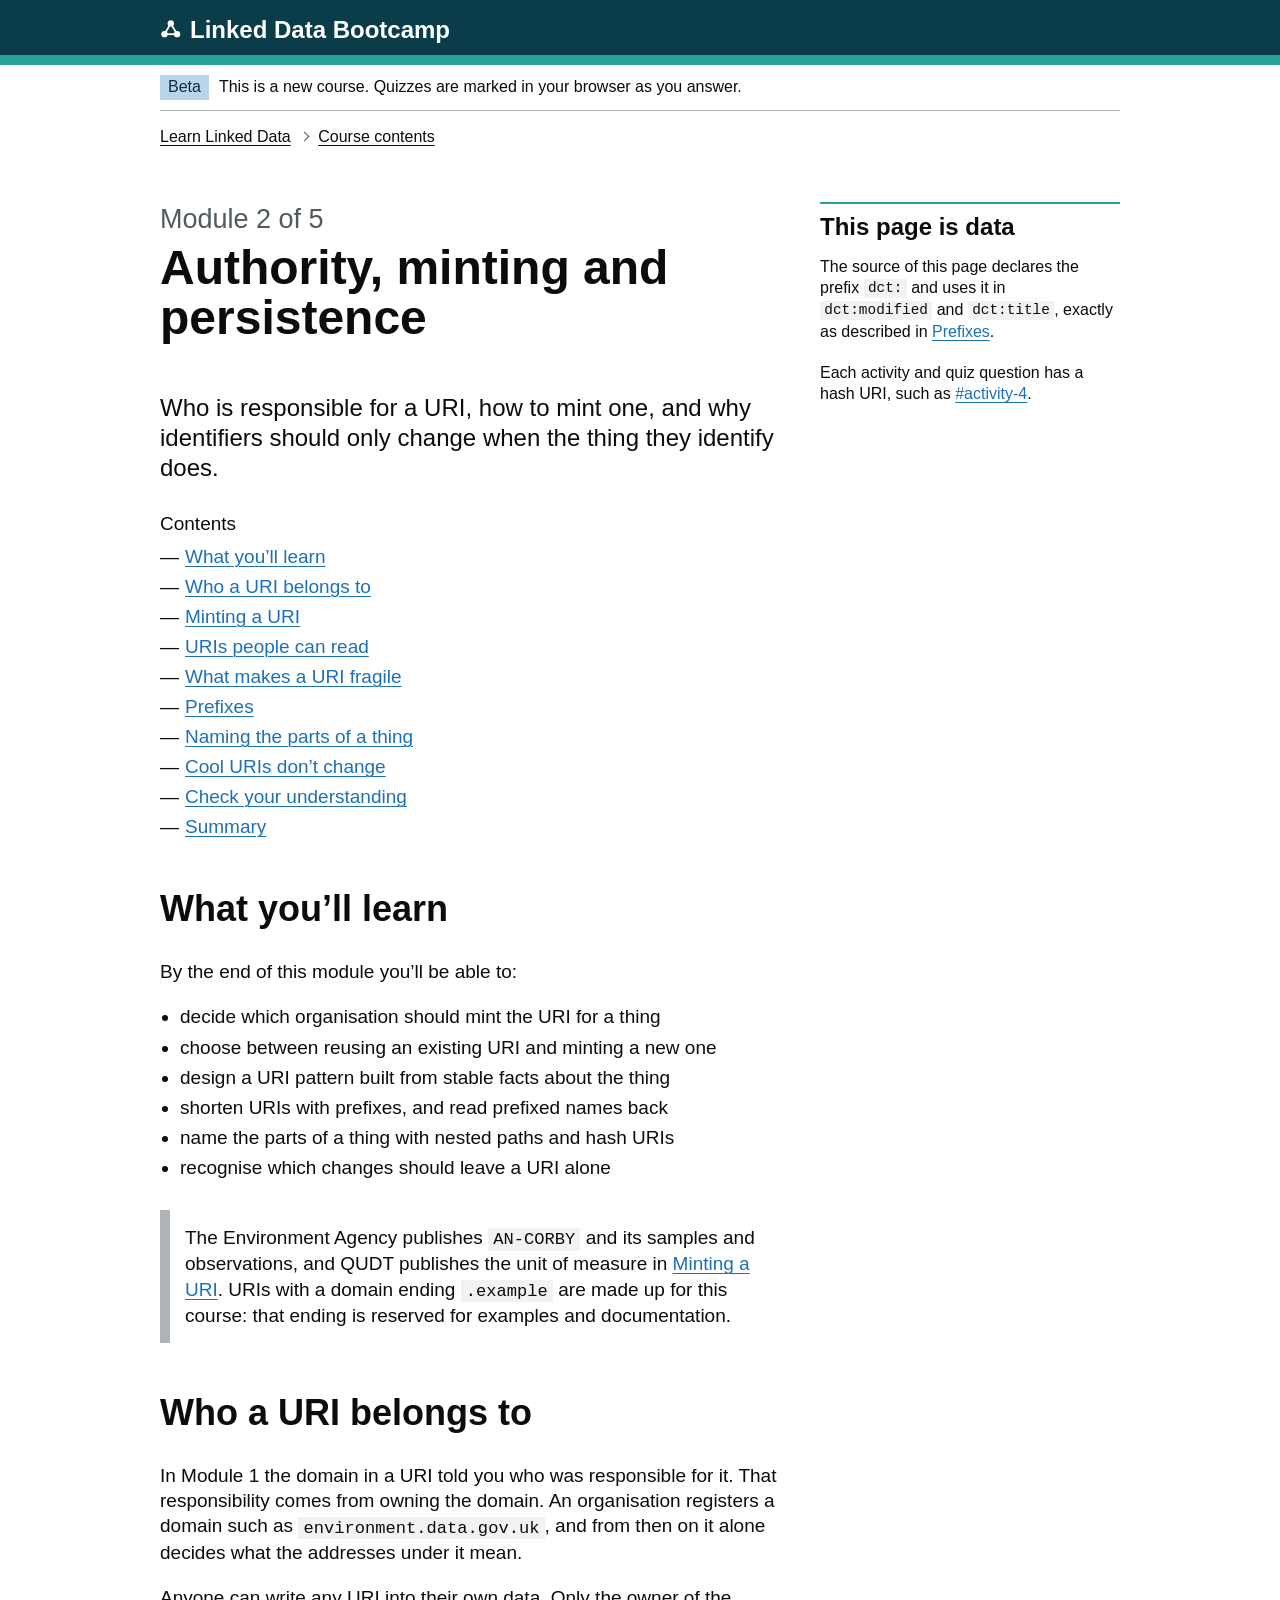
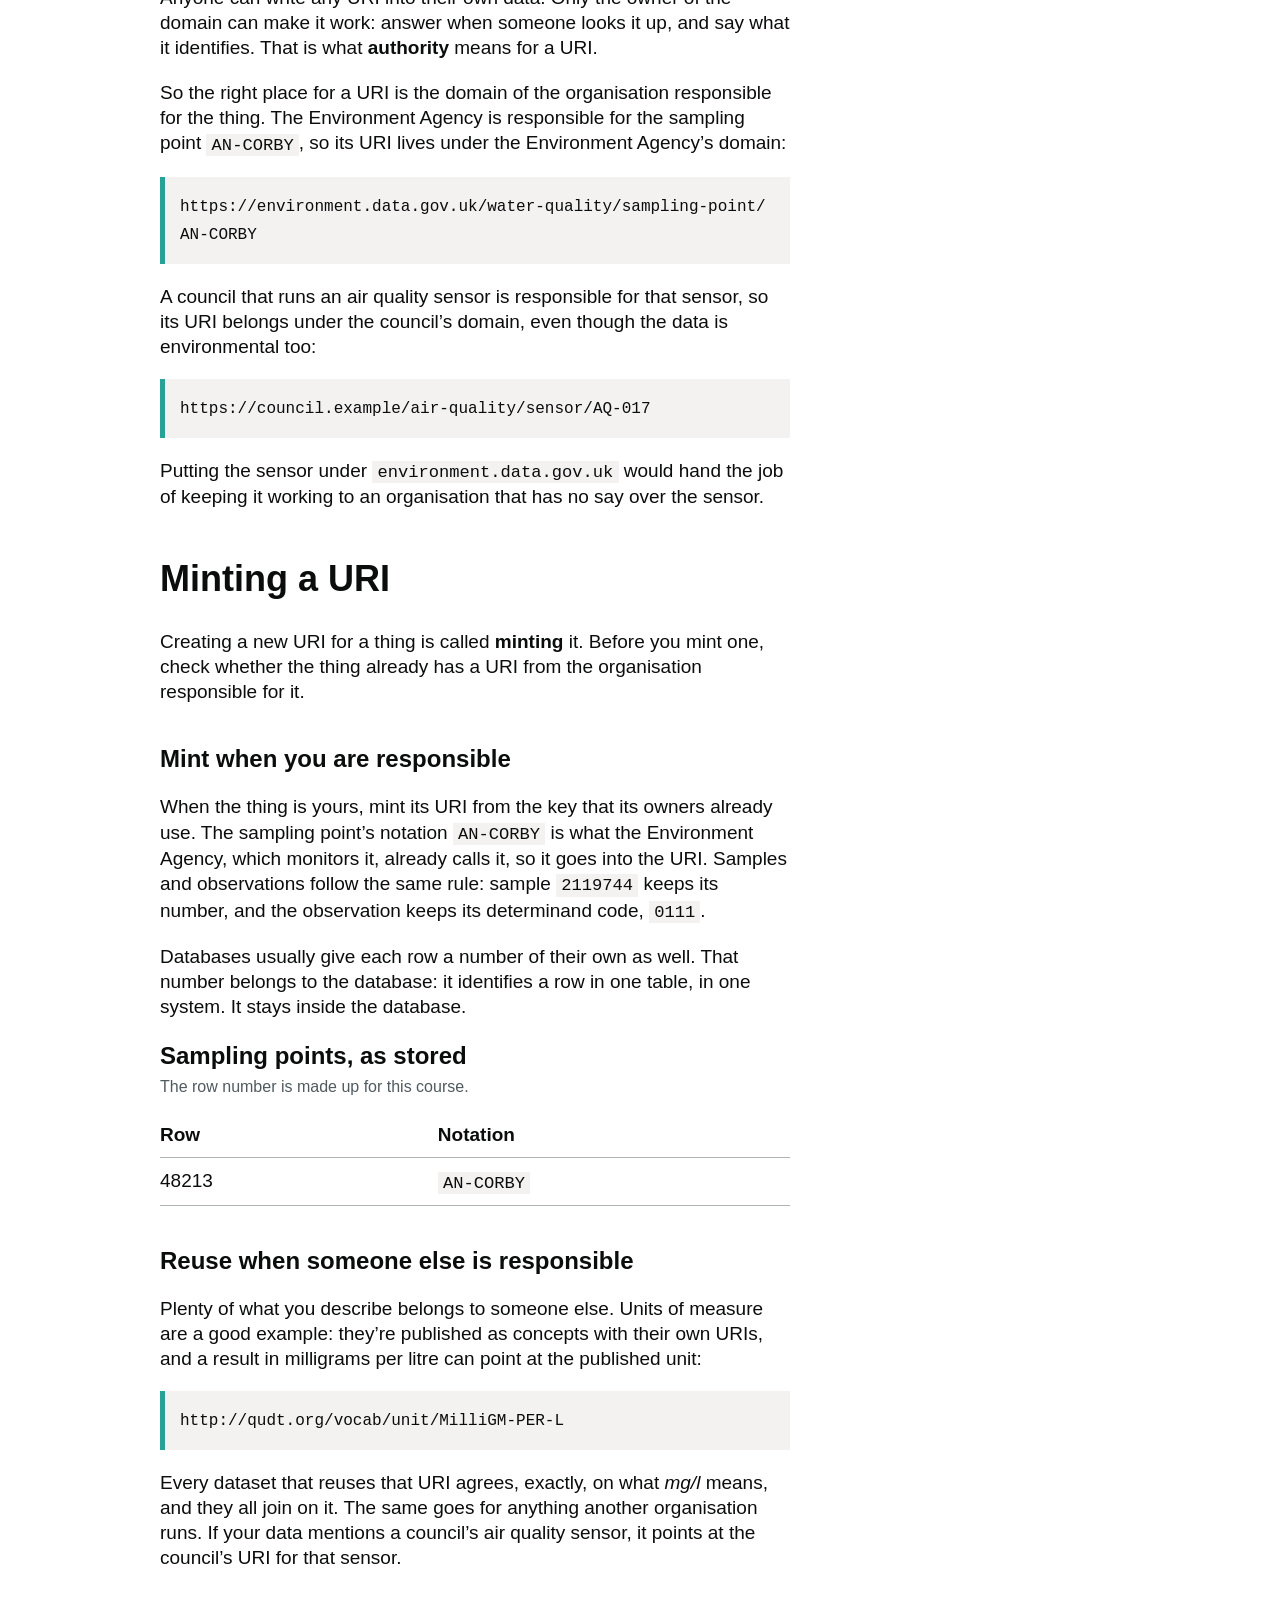
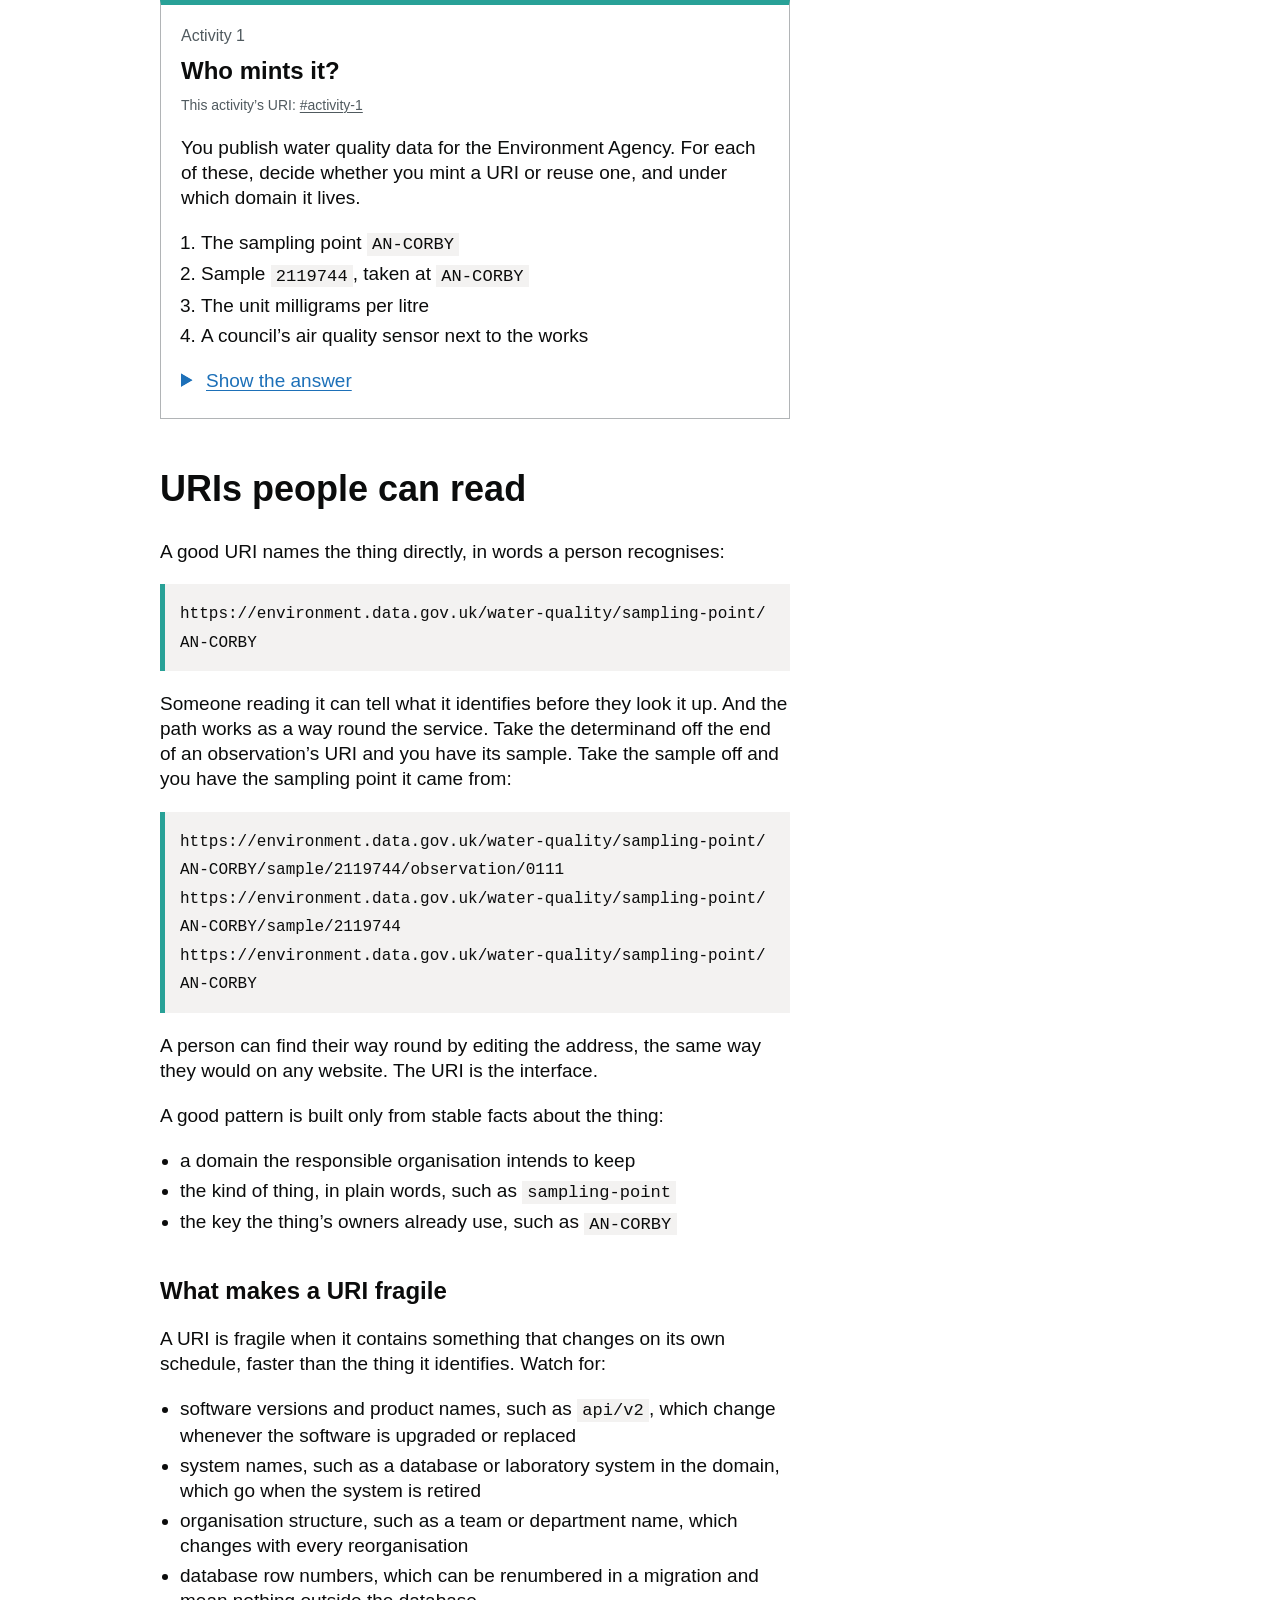
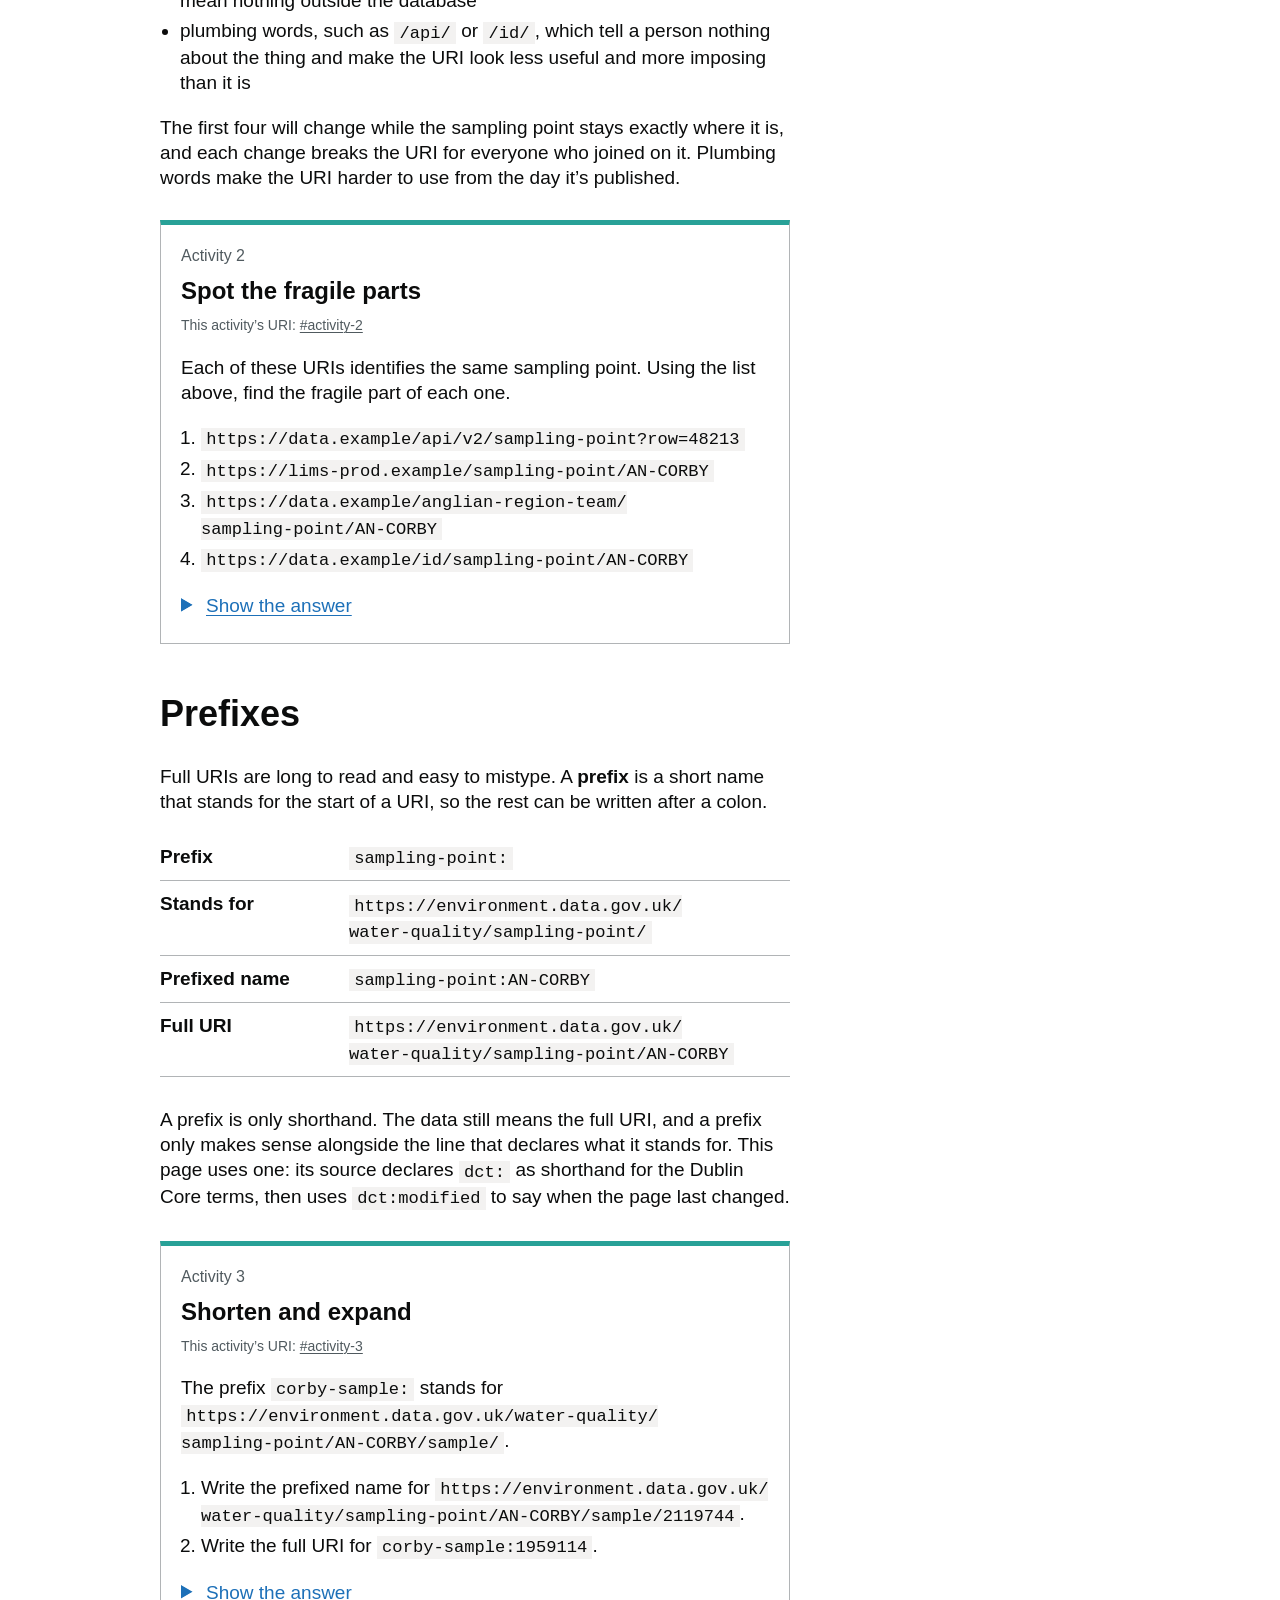
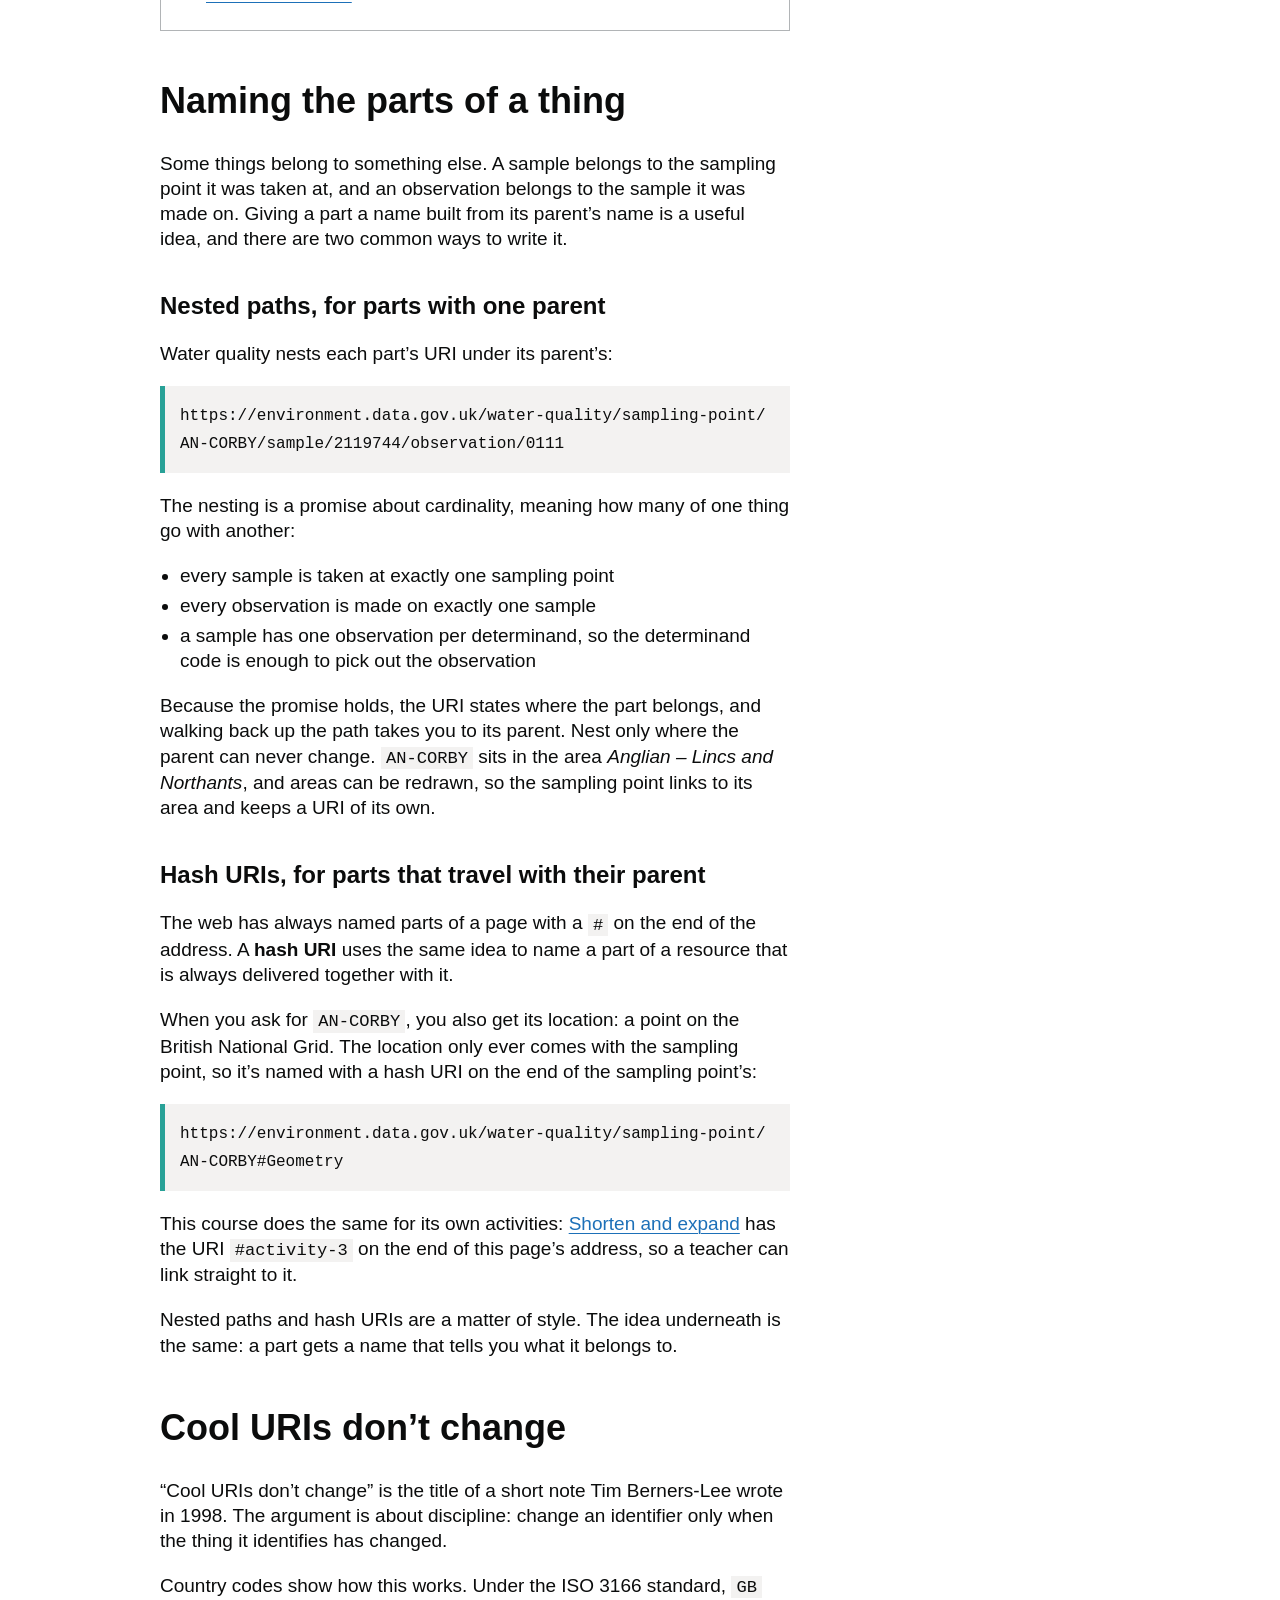
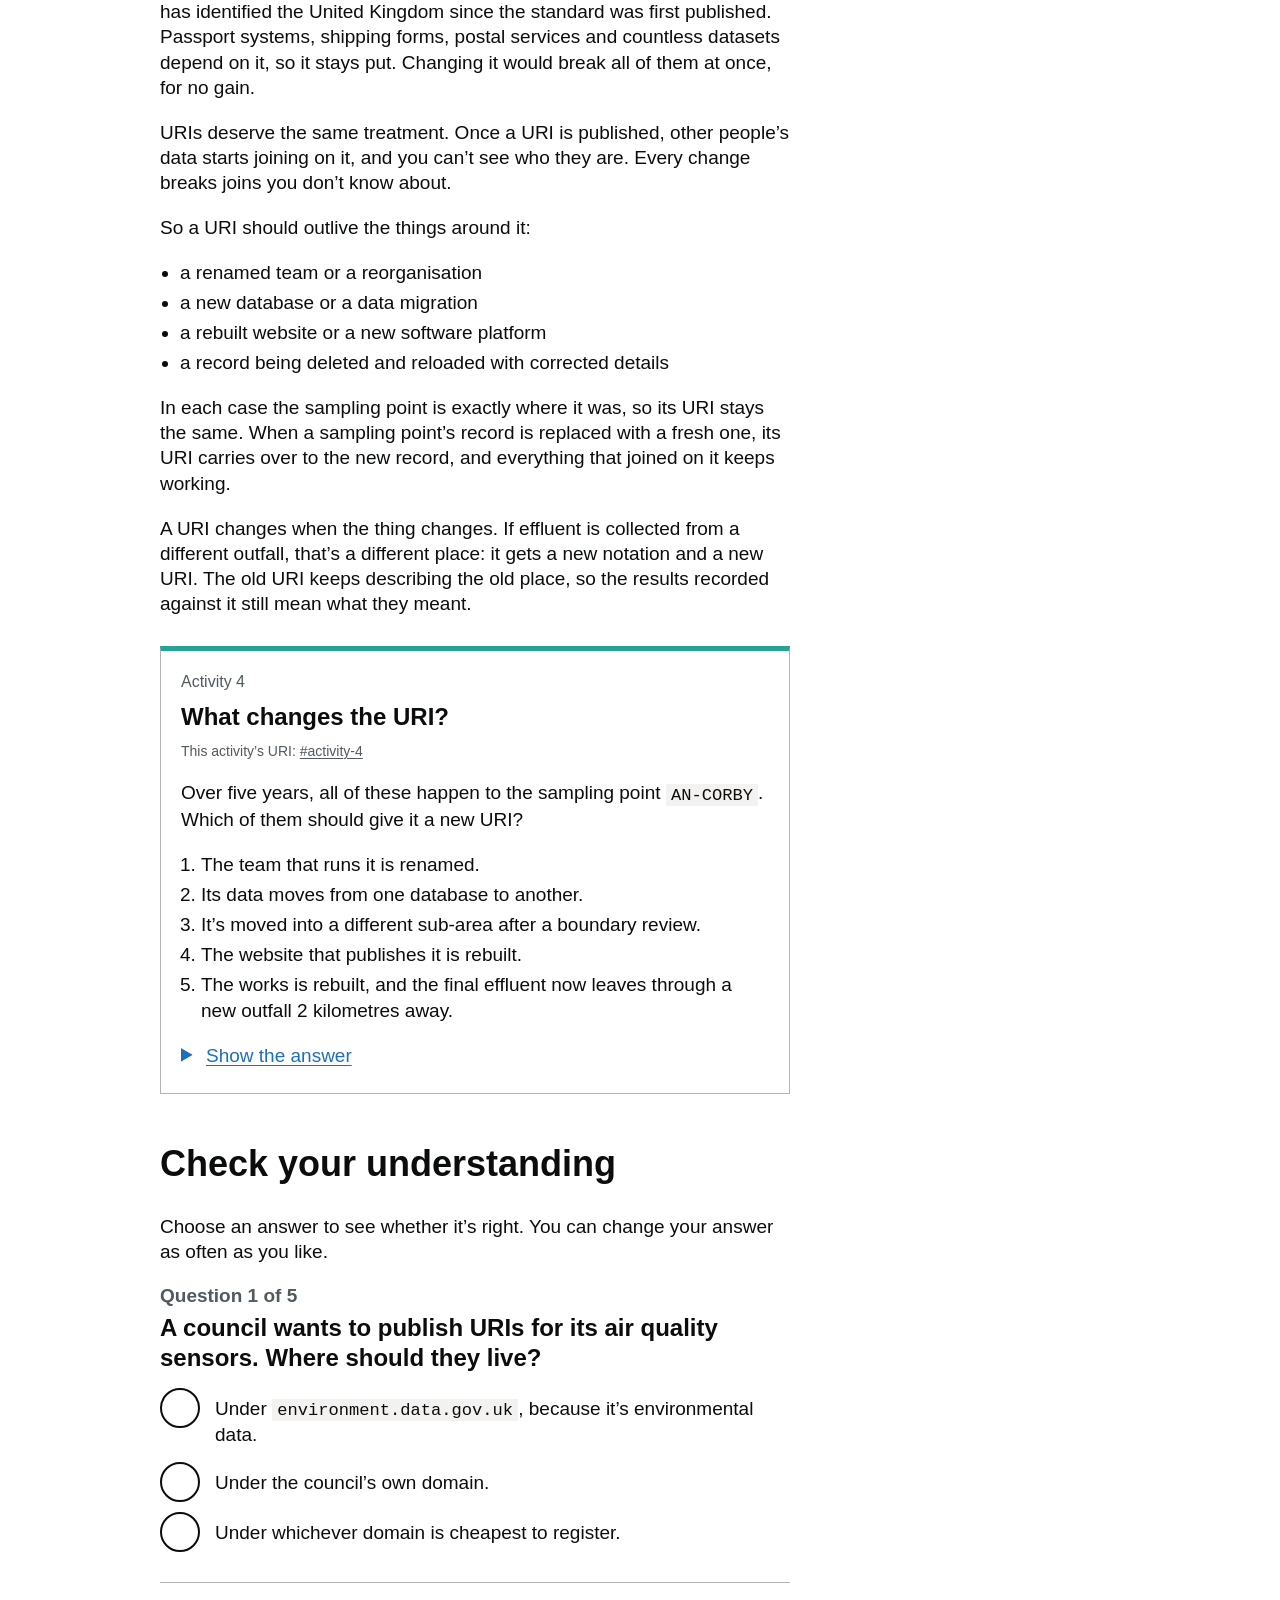
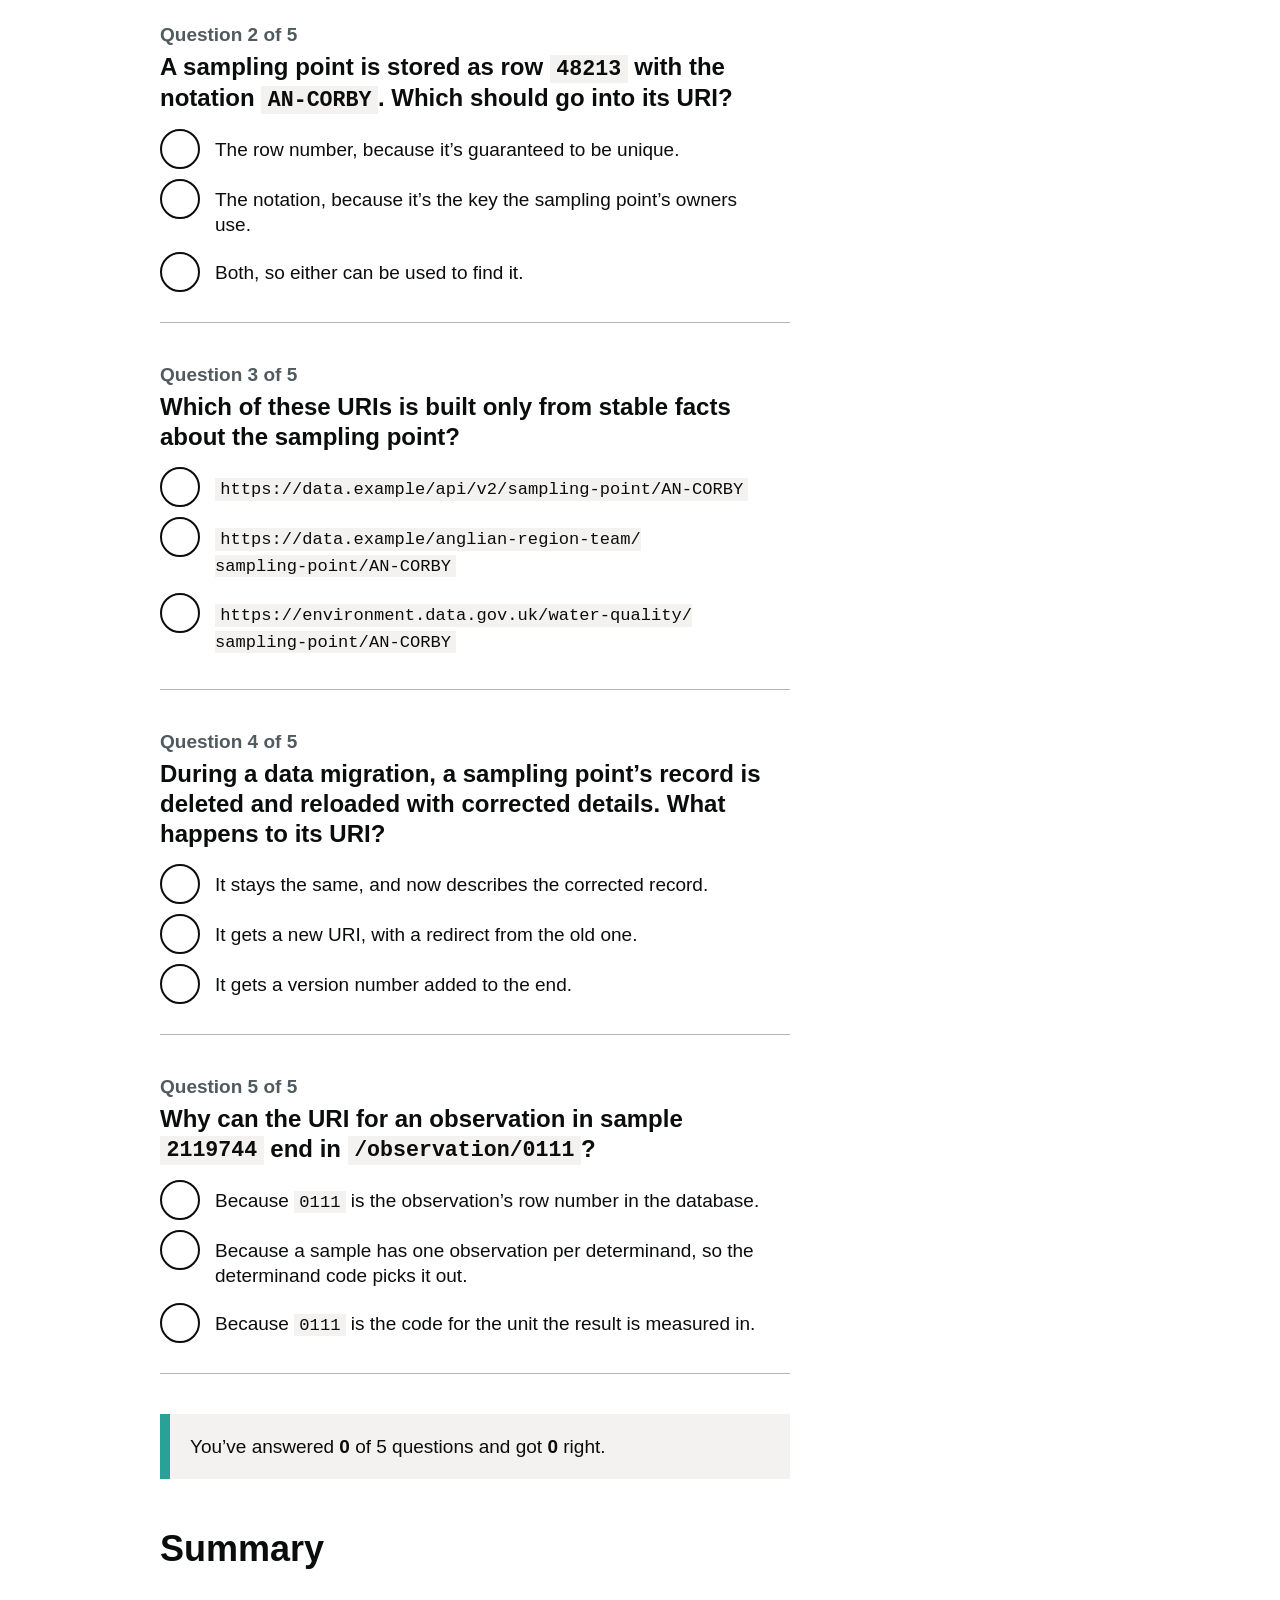
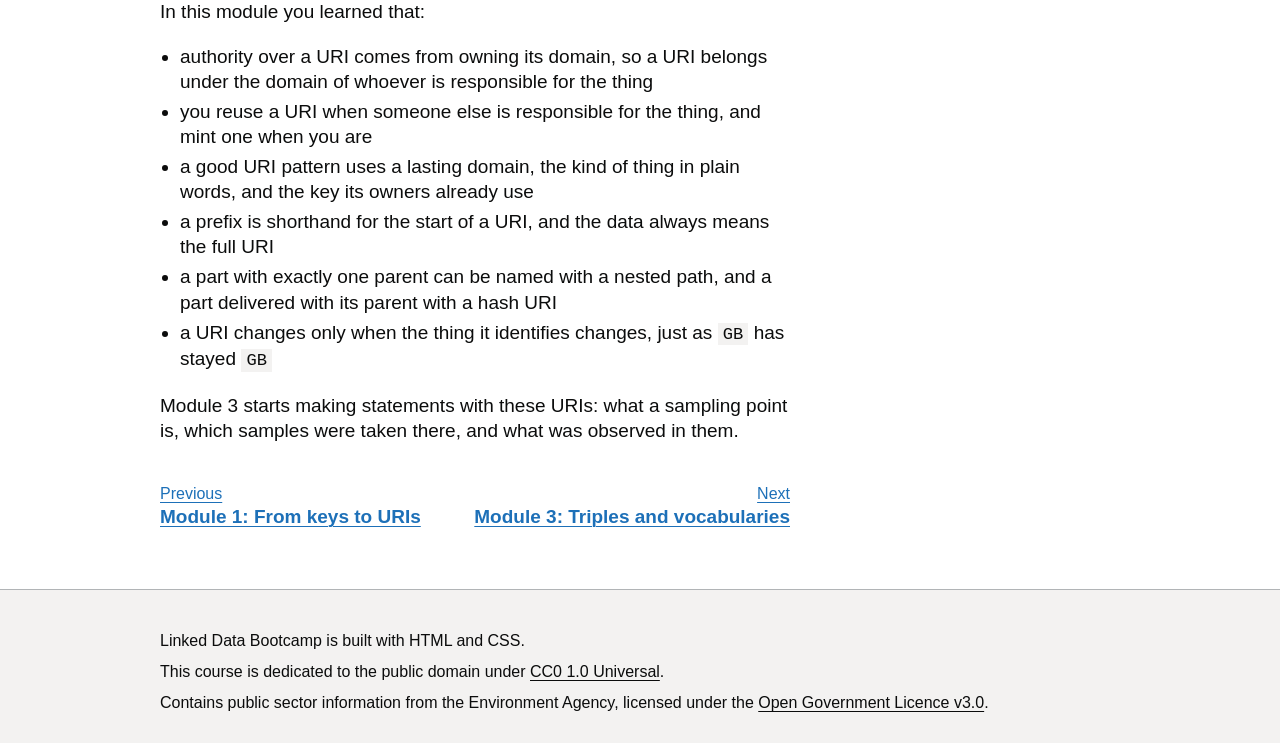
==== modules/authority-and-persistence/index.html @ 2ee245ec "Linked Data Bootcamp: landing page and modules 1 to 4 Co-Authored-By: Claude Opus 5.5 <noreply@anthr" ====
<!DOCTYPE html>
<html lang="en-GB">
<head>
  <meta charset="utf-8">
  <meta name="viewport" content="width=device-width, initial-scale=1">
  <title>Module 2: Authority, minting and persistence – Linked Data Bootcamp</title>
  <meta name="description" content="Who is responsible for a URI, how to mint one, and why identifiers should only change when the thing they identify does.">
  <link rel="stylesheet" href="../../assets/bootcamp.css">
</head>
<body vocab="https://schema.org/" prefix="dct: http://purl.org/dc/terms/">
  <a href="#main-content" class="skip-link">Skip to main content</a>

  <header class="header">
    <div class="width-container header__container">
      <a href="../../" class="header__service">
        <svg class="header__mark" viewBox="0 0 24 24" aria-hidden="true" focusable="false">
          <line x1="5" y1="18" x2="12" y2="6" stroke="currentColor" stroke-width="2"/>
          <line x1="12" y1="6" x2="19" y2="18" stroke="currentColor" stroke-width="2"/>
          <line x1="5" y1="18" x2="19" y2="18" stroke="currentColor" stroke-width="2"/>
          <circle cx="12" cy="6" r="3.5" fill="currentColor"/>
          <circle cx="5" cy="18" r="3.5" fill="currentColor"/>
          <circle cx="19" cy="18" r="3.5" fill="currentColor"/>
        </svg>Linked Data Bootcamp
      </a>
    </div>
  </header>

  <div class="width-container">
    <div class="phase-banner">
      <p><strong class="tag">Beta</strong>This is a new course. Quizzes are marked in your browser as you answer.</p>
    </div>

    <nav class="breadcrumbs" aria-label="Breadcrumb">
      <ol>
        <li><a href="../../">Learn Linked Data</a></li>
        <li><a href="../../#contents">Course contents</a></li>
      </ol>
    </nav>

    <main class="main-wrapper" id="main-content" about="" typeof="LearningResource">
      <link property="isPartOf" href="../../">
      <meta property="position" content="2">
      <meta property="learningResourceType" content="Module">
      <meta property="inLanguage" content="en-GB">
      <meta property="dct:modified" content="2026-10-28">
      <link property="license dct:license" href="https://creativecommons.org/publicdomain/zero/1.0/">

      <div class="grid-row">
        <div class="grid-column-two-thirds">
          <span class="caption-l">Module 2 of 5</span>
          <h1 property="name dct:title">Authority, minting and persistence</h1>

          <p class="body-l" property="description">Who is responsible for a URI, how to mint one, and why identifiers should only change when the thing they identify does.</p>

          <nav class="contents-list" aria-label="Contents">
            <h2 class="contents-list__title">Contents</h2>
            <ol>
              <li><a href="#outcomes">What you’ll learn</a></li>
              <li><a href="#authority">Who a URI belongs to</a></li>
              <li><a href="#minting">Minting a URI</a></li>
              <li><a href="#readable">URIs people can read</a></li>
              <li><a href="#fragile">What makes a URI fragile</a></li>
              <li><a href="#prefixes">Prefixes</a></li>
              <li><a href="#addressability">Naming the parts of a thing</a></li>
              <li><a href="#persistence">Cool URIs don’t change</a></li>
              <li><a href="#quiz">Check your understanding</a></li>
              <li><a href="#summary">Summary</a></li>
            </ol>
          </nav>

          <h2 id="outcomes">What you’ll learn</h2>

          <p>By the end of this module you’ll be able to:</p>
          <ul>
            <li property="teaches">decide which organisation should mint the URI for a thing</li>
            <li property="teaches">choose between reusing an existing URI and minting a new one</li>
            <li property="teaches">design a URI pattern built from stable facts about the thing</li>
            <li property="teaches">shorten URIs with prefixes, and read prefixed names back</li>
            <li property="teaches">name the parts of a thing with nested paths and hash URIs</li>
            <li property="teaches">recognise which changes should leave a URI alone</li>
          </ul>

          <div class="inset-text">
            <p>The Environment Agency publishes <code>AN-CORBY</code> and its samples and observations, and QUDT publishes the unit of measure in <a href="#minting">Minting a URI</a>. URIs with a domain ending <code>.example</code> are made up for this course: that ending is reserved for examples and documentation.</p>
          </div>

          <h2 id="authority">Who a URI belongs to</h2>

          <p>In Module 1 the domain in a URI told you who was responsible for it. That responsibility comes from owning the domain. An organisation registers a domain such as <code>environment.data.gov.uk</code>, and from then on it alone decides what the addresses under it mean.</p>

          <p>Anyone can write any URI into their own data. Only the owner of the domain can make it work: answer when someone looks it up, and say what it identifies. That is what <strong>authority</strong> means for a URI.</p>

          <p>So the right place for a URI is the domain of the organisation responsible for the thing. The Environment Agency is responsible for the sampling point <code>AN-CORBY</code>, so its URI lives under the Environment Agency’s domain:</p>

          <pre class="pre--wrap"><code><span class="nw">https://environment.data.gov.uk/</span><wbr><span class="nw">water-quality/</span><wbr><span class="nw">sampling-point/</span><wbr><span class="nw">AN-CORBY</span></code></pre>

          <p>A council that runs an air quality sensor is responsible for that sensor, so its URI belongs under the council’s domain, even though the data is environmental too:</p>

          <pre class="pre--wrap"><code><span class="nw">https://council.example/</span><wbr><span class="nw">air-quality/</span><wbr><span class="nw">sensor/</span><wbr><span class="nw">AQ-017</span></code></pre>

          <p>Putting the sensor under <code>environment.data.gov.uk</code> would hand the job of keeping it working to an organisation that has no say over the sensor.</p>

          <h2 id="minting">Minting a URI</h2>

          <p>Creating a new URI for a thing is called <strong>minting</strong> it. Before you mint one, check whether the thing already has a URI from the organisation responsible for it.</p>

          <h3>Mint when you are responsible</h3>

          <p>When the thing is yours, mint its URI from the key that its owners already use. The sampling point’s notation <code>AN-CORBY</code> is what the Environment Agency, which monitors it, already calls it, so it goes into the URI. Samples and observations follow the same rule: sample <code>2119744</code> keeps its number, and the observation keeps its determinand code, <code>0111</code>.</p>

          <p>Databases usually give each row a number of their own as well. That number belongs to the database: it identifies a row in one table, in one system. It stays inside the database.</p>

          <div class="table-wrap">
            <table class="table">
              <caption class="table__caption">Sampling points, as stored
                <span class="table__caption-note">The row number is made up for this course.</span>
              </caption>
              <thead>
                <tr><th scope="col">Row</th><th scope="col">Notation</th></tr>
              </thead>
              <tbody>
                <tr><td>48213</td><td><code>AN-CORBY</code></td></tr>
              </tbody>
            </table>
          </div>

          <h3>Reuse when someone else is responsible</h3>

          <p>Plenty of what you describe belongs to someone else. Units of measure are a good example: they’re published as concepts with their own URIs, and a result in milligrams per litre can point at the published unit:</p>

          <pre class="pre--wrap"><code><span class="nw">http://qudt.org/</span><wbr><span class="nw">vocab/</span><wbr><span class="nw">unit/</span><wbr><span class="nw">MilliGM-PER-L</span></code></pre>

          <p>Every dataset that reuses that URI agrees, exactly, on what <em>mg/l</em> means, and they all join on it. The same goes for anything another organisation runs. If your data mentions a council’s air quality sensor, it points at the council’s URI for that sensor.</p>

          <section class="activity" id="activity-1" property="hasPart" typeof="LearningResource" resource="#activity-1">
            <span class="activity__label">Activity 1</span>
            <h3 property="name">Who mints it?</h3>
            <span class="anchor-uri">This activity’s URI: <a href="#activity-1">#activity-1</a></span>
            <meta property="learningResourceType" content="Activity">
            <div property="description">
              <p>You publish water quality data for the Environment Agency. For each of these, decide whether you mint a URI or reuse one, and under which domain it lives.</p>
              <ol>
                <li>The sampling point <code>AN-CORBY</code></li>
                <li>Sample <code>2119744</code>, taken at <code>AN-CORBY</code></li>
                <li>The unit milligrams per litre</li>
                <li>A council’s air quality sensor next to the works</li>
              </ol>
            </div>

            <details class="details">
              <summary class="details__summary"><span class="details__summary-text">Show the answer</span></summary>
              <div class="details__text">
                <ol>
                  <li>Mint it under your own domain, from the notation <code>AN-CORBY</code>.</li>
                  <li>Mint it under your own domain too, built on the sampling point’s URI. The sample is your record.</li>
                  <li>Reuse the published unit URI. Units are shared by everyone.</li>
                  <li>Reuse the council’s URI, under the council’s domain. The sensor is theirs.</li>
                </ol>
              </div>
            </details>
          </section>

          <h2 id="readable">URIs people can read</h2>

          <p>A good URI names the thing directly, in words a person recognises:</p>

          <pre class="pre--wrap"><code><span class="nw">https://environment.data.gov.uk/</span><wbr><span class="nw">water-quality/</span><wbr><span class="nw">sampling-point/</span><wbr><span class="nw">AN-CORBY</span></code></pre>

          <p>Someone reading it can tell what it identifies before they look it up. And the path works as a way round the service. Take the determinand off the end of an observation’s URI and you have its sample. Take the sample off and you have the sampling point it came from:</p>

          <pre><code><span class="nw">https://environment.data.gov.uk/</span><wbr><span class="nw">water-quality/</span><wbr><span class="nw">sampling-point/</span><wbr><span class="nw">AN-CORBY/</span><wbr><span class="nw">sample/</span><wbr><span class="nw">2119744/</span><wbr><span class="nw">observation/</span><wbr><span class="nw">0111</span>
<span class="nw">https://environment.data.gov.uk/</span><wbr><span class="nw">water-quality/</span><wbr><span class="nw">sampling-point/</span><wbr><span class="nw">AN-CORBY/</span><wbr><span class="nw">sample/</span><wbr><span class="nw">2119744</span>
<span class="nw">https://environment.data.gov.uk/</span><wbr><span class="nw">water-quality/</span><wbr><span class="nw">sampling-point/</span><wbr><span class="nw">AN-CORBY</span></code></pre>

          <p>A person can find their way round by editing the address, the same way they would on any website. The URI is the interface.</p>

          <p>A good pattern is built only from stable facts about the thing:</p>
          <ul>
            <li>a domain the responsible organisation intends to keep</li>
            <li>the kind of thing, in plain words, such as <code>sampling-point</code></li>
            <li>the key the thing’s owners already use, such as <code>AN-CORBY</code></li>
          </ul>

          <h3 id="fragile">What makes a URI fragile</h3>

          <p>A URI is fragile when it contains something that changes on its own schedule, faster than the thing it identifies. Watch for:</p>
          <ul>
            <li>software versions and product names, such as <code>api/v2</code>, which change whenever the software is upgraded or replaced</li>
            <li>system names, such as a database or laboratory system in the domain, which go when the system is retired</li>
            <li>organisation structure, such as a team or department name, which changes with every reorganisation</li>
            <li>database row numbers, which can be renumbered in a migration and mean nothing outside the database</li>
            <li>plumbing words, such as <code>/api/</code> or <code>/id/</code>, which tell a person nothing about the thing and make the URI look less useful and more imposing than it is</li>
          </ul>

          <p>The first four will change while the sampling point stays exactly where it is, and each change breaks the URI for everyone who joined on it. Plumbing words make the URI harder to use from the day it’s published.</p>

          <section class="activity" id="activity-2" property="hasPart" typeof="LearningResource" resource="#activity-2">
            <span class="activity__label">Activity 2</span>
            <h3 property="name">Spot the fragile parts</h3>
            <span class="anchor-uri">This activity’s URI: <a href="#activity-2">#activity-2</a></span>
            <meta property="learningResourceType" content="Activity">
            <div property="description">
              <p>Each of these URIs identifies the same sampling point. Using the list above, find the fragile part of each one.</p>
              <ol>
                <li><code><span class="nw">https://data.example/</span><wbr><span class="nw">api/</span><wbr><span class="nw">v2/</span><wbr><span class="nw">sampling-point?row=48213</span></code></li>
                <li><code><span class="nw">https://lims-prod.example/</span><wbr><span class="nw">sampling-point/</span><wbr><span class="nw">AN-CORBY</span></code></li>
                <li><code><span class="nw">https://data.example/</span><wbr><span class="nw">anglian-region-team/</span><wbr><span class="nw">sampling-point/</span><wbr><span class="nw">AN-CORBY</span></code></li>
                <li><code><span class="nw">https://data.example/</span><wbr><span class="nw">id/</span><wbr><span class="nw">sampling-point/</span><wbr><span class="nw">AN-CORBY</span></code></li>
              </ol>
            </div>

            <details class="details">
              <summary class="details__summary"><span class="details__summary-text">Show the answer</span></summary>
              <div class="details__text">
                <ol>
                  <li><code>api/v2</code> ties the URI to one version of one piece of software, and <code>row=48213</code> is a database number that means nothing outside that database. The next version or the next migration breaks it.</li>
                  <li><code>lims-prod</code> names a system. When the system is replaced, the domain goes with it.</li>
                  <li><code>anglian-region-team</code> records an organisation chart. Teams are renamed and merged far more often than sampling points move.</li>
                  <li><code>id</code> tells a person nothing about the thing. Like <code>api</code>, it’s plumbing on show, and it makes the URI look less useful and more imposing than it is.</li>
                </ol>
              </div>
            </details>
          </section>

          <h2 id="prefixes">Prefixes</h2>

          <p>Full URIs are long to read and easy to mistype. A <strong>prefix</strong> is a short name that stands for the start of a URI, so the rest can be written after a colon.</p>

          <dl class="summary-list summary-list--narrow-key">
            <div class="summary-list__row">
              <dt class="summary-list__key">Prefix</dt>
              <dd class="summary-list__value"><code>sampling-point:</code></dd>
            </div>
            <div class="summary-list__row">
              <dt class="summary-list__key">Stands for</dt>
              <dd class="summary-list__value"><code><span class="nw">https://environment.data.gov.uk/</span><wbr><span class="nw">water-quality/</span><wbr><span class="nw">sampling-point/</span></code></dd>
            </div>
            <div class="summary-list__row">
              <dt class="summary-list__key">Prefixed name</dt>
              <dd class="summary-list__value"><code>sampling-point:AN-CORBY</code></dd>
            </div>
            <div class="summary-list__row">
              <dt class="summary-list__key">Full URI</dt>
              <dd class="summary-list__value"><code><span class="nw">https://environment.data.gov.uk/</span><wbr><span class="nw">water-quality/</span><wbr><span class="nw">sampling-point/</span><wbr><span class="nw">AN-CORBY</span></code></dd>
            </div>
          </dl>

          <p>A prefix is only shorthand. The data still means the full URI, and a prefix only makes sense alongside the line that declares what it stands for. This page uses one: its source declares <code>dct:</code> as shorthand for the Dublin Core terms, then uses <code>dct:modified</code> to say when the page last changed.</p>

          <section class="activity" id="activity-3" property="hasPart" typeof="LearningResource" resource="#activity-3">
            <span class="activity__label">Activity 3</span>
            <h3 property="name">Shorten and expand</h3>
            <span class="anchor-uri">This activity’s URI: <a href="#activity-3">#activity-3</a></span>
            <meta property="learningResourceType" content="Activity">
            <div property="description">
              <p>The prefix <code>corby-sample:</code> stands for <code><span class="nw">https://environment.data.gov.uk/</span><wbr><span class="nw">water-quality/</span><wbr><span class="nw">sampling-point/</span><wbr><span class="nw">AN-CORBY/</span><wbr><span class="nw">sample/</span></code>.</p>
              <ol>
                <li>Write the prefixed name for <code><span class="nw">https://environment.data.gov.uk/</span><wbr><span class="nw">water-quality/</span><wbr><span class="nw">sampling-point/</span><wbr><span class="nw">AN-CORBY/</span><wbr><span class="nw">sample/</span><wbr><span class="nw">2119744</span></code>.</li>
                <li>Write the full URI for <code>corby-sample:1959114</code>.</li>
              </ol>
            </div>

            <details class="details">
              <summary class="details__summary"><span class="details__summary-text">Show the answer</span></summary>
              <div class="details__text">
                <ol>
                  <li><code>corby-sample:2119744</code></li>
                  <li><code><span class="nw">https://environment.data.gov.uk/</span><wbr><span class="nw">water-quality/</span><wbr><span class="nw">sampling-point/</span><wbr><span class="nw">AN-CORBY/</span><wbr><span class="nw">sample/</span><wbr><span class="nw">1959114</span></code></li>
                </ol>
                <p>Swap the prefix for the URI it stands for, or the other way round. Nothing else changes.</p>
              </div>
            </details>
          </section>

          <h2 id="addressability">Naming the parts of a thing</h2>

          <p>Some things belong to something else. A sample belongs to the sampling point it was taken at, and an observation belongs to the sample it was made on. Giving a part a name built from its parent’s name is a useful idea, and there are two common ways to write it.</p>

          <h3>Nested paths, for parts with one parent</h3>

          <p>Water quality nests each part’s URI under its parent’s:</p>

          <pre class="pre--wrap"><code><span class="nw">https://environment.data.gov.uk/</span><wbr><span class="nw">water-quality/</span><wbr><span class="nw">sampling-point/</span><wbr><span class="nw">AN-CORBY/</span><wbr><span class="nw">sample/</span><wbr><span class="nw">2119744/</span><wbr><span class="nw">observation/</span><wbr><span class="nw">0111</span></code></pre>

          <p>The nesting is a promise about cardinality, meaning how many of one thing go with another:</p>
          <ul>
            <li>every sample is taken at exactly one sampling point</li>
            <li>every observation is made on exactly one sample</li>
            <li>a sample has one observation per determinand, so the determinand code is enough to pick out the observation</li>
          </ul>

          <p>Because the promise holds, the URI states where the part belongs, and walking back up the path takes you to its parent. Nest only where the parent can never change. <code>AN-CORBY</code> sits in the area <em>Anglian – Lincs and Northants</em>, and areas can be redrawn, so the sampling point links to its area and keeps a URI of its own.</p>

          <h3>Hash URIs, for parts that travel with their parent</h3>

          <p>The web has always named parts of a page with a <code>#</code> on the end of the address. A <strong>hash URI</strong> uses the same idea to name a part of a resource that is always delivered together with it.</p>

          <p>When you ask for <code>AN-CORBY</code>, you also get its location: a point on the British National Grid. The location only ever comes with the sampling point, so it’s named with a hash URI on the end of the sampling point’s:</p>

          <pre class="pre--wrap"><code><span class="nw">https://environment.data.gov.uk/</span><wbr><span class="nw">water-quality/</span><wbr><span class="nw">sampling-point/</span><wbr><span class="nw">AN-CORBY#Geometry</span></code></pre>

          <p>This course does the same for its own activities: <a href="#activity-3">Shorten and expand</a> has the URI <code>#activity-3</code> on the end of this page’s address, so a teacher can link straight to it.</p>

          <p>Nested paths and hash URIs are a matter of style. The idea underneath is the same: a part gets a name that tells you what it belongs to.</p>

          <h2 id="persistence">Cool URIs don’t change</h2>

          <p>“Cool URIs don’t change” is the title of a short note Tim Berners-Lee wrote in 1998. The argument is about discipline: change an identifier only when the thing it identifies has changed.</p>

          <p>Country codes show how this works. Under the ISO 3166 standard, <code>GB</code> has identified the United Kingdom since the standard was first published. Passport systems, shipping forms, postal services and countless datasets depend on it, so it stays put. Changing it would break all of them at once, for no gain.</p>

          <p>URIs deserve the same treatment. Once a URI is published, other people’s data starts joining on it, and you can’t see who they are. Every change breaks joins you don’t know about.</p>

          <p>So a URI should outlive the things around it:</p>
          <ul>
            <li>a renamed team or a reorganisation</li>
            <li>a new database or a data migration</li>
            <li>a rebuilt website or a new software platform</li>
            <li>a record being deleted and reloaded with corrected details</li>
          </ul>

          <p>In each case the sampling point is exactly where it was, so its URI stays the same. When a sampling point’s record is replaced with a fresh one, its URI carries over to the new record, and everything that joined on it keeps working.</p>

          <p>A URI changes when the thing changes. If effluent is collected from a different outfall, that’s a different place: it gets a new notation and a new URI. The old URI keeps describing the old place, so the results recorded against it still mean what they meant.</p>

          <section class="activity" id="activity-4" property="hasPart" typeof="LearningResource" resource="#activity-4">
            <span class="activity__label">Activity 4</span>
            <h3 property="name">What changes the URI?</h3>
            <span class="anchor-uri">This activity’s URI: <a href="#activity-4">#activity-4</a></span>
            <meta property="learningResourceType" content="Activity">
            <div property="description">
              <p>Over five years, all of these happen to the sampling point <code>AN-CORBY</code>. Which of them should give it a new URI?</p>
              <ol>
                <li>The team that runs it is renamed.</li>
                <li>Its data moves from one database to another.</li>
                <li>It’s moved into a different sub-area after a boundary review.</li>
                <li>The website that publishes it is rebuilt.</li>
                <li>The works is rebuilt, and the final effluent now leaves through a new outfall 2 kilometres away.</li>
              </ol>
            </div>

            <details class="details">
              <summary class="details__summary"><span class="details__summary-text">Show the answer</span></summary>
              <div class="details__text">
                <p>Only the last one. A new outfall means collecting effluent from a different place, so it’s a new sampling point with a new URI. The old URI keeps describing the old outfall.</p>
                <p>The sub-area change alters what is said about the sampling point. It’s still the same place, so it keeps its URI and its description is updated.</p>
              </div>
            </details>
          </section>

          <section class="quiz quiz--5" id="quiz" property="hasPart" typeof="Quiz" resource="#quiz">
            <h2 property="name">Check your understanding</h2>
            <meta property="assesses" content="Authority over URIs, reusing and minting URIs, URI pattern design, prefixes, nested paths and hash URIs, and persistence">
            <p>Choose an answer to see whether it’s right. You can change your answer as often as you like.</p>

            <div class="quiz__questions">
              <fieldset class="fieldset quiz__question" id="q1" property="hasPart" typeof="Question" resource="#q1">
                <legend class="fieldset__legend"><span class="caption-m">Question 1 of 5</span><span property="text">A council wants to publish URIs for its air quality sensors. Where should they live?</span></legend>
                <p class="quiz__mark quiz__mark--correct"><strong class="tag tag--green">Correct</strong></p>
                <p class="quiz__mark quiz__mark--incorrect"><strong class="tag tag--red">Not quite</strong></p>
                <div class="radios">
                  <div class="radios__item radios__item--incorrect" property="suggestedAnswer" typeof="Answer" resource="#q1-a">
                    <input class="radios__input" id="q1-a" name="q1" type="radio">
                    <label class="radios__label" for="q1-a" property="text">Under <code>environment.data.gov.uk</code>, because it’s environmental data.</label>
                    <div class="radios__feedback" property="answerExplanation"><p><span class="radios__feedback-verdict">Not quite.</span> The subject of the data is environmental, but the council runs the sensors. The URI belongs with whoever is responsible for the thing.</p></div>
                  </div>
                  <div class="radios__item radios__item--correct" property="acceptedAnswer suggestedAnswer" typeof="Answer" resource="#q1-b">
                    <input class="radios__input" id="q1-b" name="q1" type="radio">
                    <label class="radios__label" for="q1-b" property="text">Under the council’s own domain.</label>
                    <div class="radios__feedback" property="answerExplanation"><p><span class="radios__feedback-verdict">Correct.</span> The council is responsible for the sensors, and only the owner of a domain can keep its URIs working.</p></div>
                  </div>
                  <div class="radios__item radios__item--incorrect" property="suggestedAnswer" typeof="Answer" resource="#q1-c">
                    <input class="radios__input" id="q1-c" name="q1" type="radio">
                    <label class="radios__label" for="q1-c" property="text">Under whichever domain is cheapest to register.</label>
                    <div class="radios__feedback" property="answerExplanation"><p><span class="radios__feedback-verdict">Not quite.</span> A domain bought for convenience is easy to let lapse, and every URI under it goes with it.</p></div>
                  </div>
                </div>
              </fieldset>

              <fieldset class="fieldset quiz__question" id="q2" property="hasPart" typeof="Question" resource="#q2">
                <legend class="fieldset__legend"><span class="caption-m">Question 2 of 5</span><span property="text">A sampling point is stored as row <code>48213</code> with the notation <code>AN-CORBY</code>. Which should go into its URI?</span></legend>
                <p class="quiz__mark quiz__mark--correct"><strong class="tag tag--green">Correct</strong></p>
                <p class="quiz__mark quiz__mark--incorrect"><strong class="tag tag--red">Not quite</strong></p>
                <div class="radios">
                  <div class="radios__item radios__item--incorrect" property="suggestedAnswer" typeof="Answer" resource="#q2-a">
                    <input class="radios__input" id="q2-a" name="q2" type="radio">
                    <label class="radios__label" for="q2-a" property="text">The row number, because it’s guaranteed to be unique.</label>
                    <div class="radios__feedback" property="answerExplanation"><p><span class="radios__feedback-verdict">Not quite.</span> It’s unique inside one table in one database. Migrate the data and the number can change; show it to a person and it means nothing.</p></div>
                  </div>
                  <div class="radios__item radios__item--correct" property="acceptedAnswer suggestedAnswer" typeof="Answer" resource="#q2-b">
                    <input class="radios__input" id="q2-b" name="q2" type="radio">
                    <label class="radios__label" for="q2-b" property="text">The notation, because it’s the key the sampling point’s owners use.</label>
                    <div class="radios__feedback" property="answerExplanation"><p><span class="radios__feedback-verdict">Correct.</span> The notation belongs to the thing, so it outlives any database that stores it, and people already recognise it.</p></div>
                  </div>
                  <div class="radios__item radios__item--incorrect" property="suggestedAnswer" typeof="Answer" resource="#q2-c">
                    <input class="radios__input" id="q2-c" name="q2" type="radio">
                    <label class="radios__label" for="q2-c" property="text">Both, so either can be used to find it.</label>
                    <div class="radios__feedback" property="answerExplanation"><p><span class="radios__feedback-verdict">Not quite.</span> Including the row number ties the URI to the database, so the whole URI breaks when the row number changes.</p></div>
                  </div>
                </div>
              </fieldset>

              <fieldset class="fieldset quiz__question" id="q3" property="hasPart" typeof="Question" resource="#q3">
                <legend class="fieldset__legend"><span class="caption-m">Question 3 of 5</span><span property="text">Which of these URIs is built only from stable facts about the sampling point?</span></legend>
                <p class="quiz__mark quiz__mark--correct"><strong class="tag tag--green">Correct</strong></p>
                <p class="quiz__mark quiz__mark--incorrect"><strong class="tag tag--red">Not quite</strong></p>
                <div class="radios">
                  <div class="radios__item radios__item--incorrect" property="suggestedAnswer" typeof="Answer" resource="#q3-a">
                    <input class="radios__input" id="q3-a" name="q3" type="radio">
                    <label class="radios__label" for="q3-a" property="text"><code><span class="nw">https://data.example/</span><wbr><span class="nw">api/</span><wbr><span class="nw">v2/</span><wbr><span class="nw">sampling-point/</span><wbr><span class="nw">AN-CORBY</span></code></label>
                    <div class="radios__feedback" property="answerExplanation"><p><span class="radios__feedback-verdict">Not quite.</span> <code>api/v2</code> names a version of some software. Version 3 will want a URI of its own.</p></div>
                  </div>
                  <div class="radios__item radios__item--incorrect" property="suggestedAnswer" typeof="Answer" resource="#q3-b">
                    <input class="radios__input" id="q3-b" name="q3" type="radio">
                    <label class="radios__label" for="q3-b" property="text"><code><span class="nw">https://data.example/</span><wbr><span class="nw">anglian-region-team/</span><wbr><span class="nw">sampling-point/</span><wbr><span class="nw">AN-CORBY</span></code></label>
                    <div class="radios__feedback" property="answerExplanation"><p><span class="radios__feedback-verdict">Not quite.</span> The team name records who runs it this year. The next reorganisation changes it.</p></div>
                  </div>
                  <div class="radios__item radios__item--correct" property="acceptedAnswer suggestedAnswer" typeof="Answer" resource="#q3-c">
                    <input class="radios__input" id="q3-c" name="q3" type="radio">
                    <label class="radios__label" for="q3-c" property="text"><code><span class="nw">https://environment.data.gov.uk/</span><wbr><span class="nw">water-quality/</span><wbr><span class="nw">sampling-point/</span><wbr><span class="nw">AN-CORBY</span></code></label>
                    <div class="radios__feedback" property="answerExplanation"><p><span class="radios__feedback-verdict">Correct.</span> A domain the organisation keeps, the kind of thing, and the owner’s own key. All three stay true for as long as the sampling point exists.</p></div>
                  </div>
                </div>
              </fieldset>

              <fieldset class="fieldset quiz__question" id="q4" property="hasPart" typeof="Question" resource="#q4">
                <legend class="fieldset__legend"><span class="caption-m">Question 4 of 5</span><span property="text">During a data migration, a sampling point’s record is deleted and reloaded with corrected details. What happens to its URI?</span></legend>
                <p class="quiz__mark quiz__mark--correct"><strong class="tag tag--green">Correct</strong></p>
                <p class="quiz__mark quiz__mark--incorrect"><strong class="tag tag--red">Not quite</strong></p>
                <div class="radios">
                  <div class="radios__item radios__item--correct" property="acceptedAnswer suggestedAnswer" typeof="Answer" resource="#q4-a">
                    <input class="radios__input" id="q4-a" name="q4" type="radio">
                    <label class="radios__label" for="q4-a" property="text">It stays the same, and now describes the corrected record.</label>
                    <div class="radios__feedback" property="answerExplanation"><p><span class="radios__feedback-verdict">Correct.</span> The sampling point is the same place it always was. The record changed; the thing it describes did not.</p></div>
                  </div>
                  <div class="radios__item radios__item--incorrect" property="suggestedAnswer" typeof="Answer" resource="#q4-b">
                    <input class="radios__input" id="q4-b" name="q4" type="radio">
                    <label class="radios__label" for="q4-b" property="text">It gets a new URI, with a redirect from the old one.</label>
                    <div class="radios__feedback" property="answerExplanation"><p><span class="radios__feedback-verdict">Not quite.</span> A redirect softens the break, but every dataset that stored the old URI now holds a second name for the same thing.</p></div>
                  </div>
                  <div class="radios__item radios__item--incorrect" property="suggestedAnswer" typeof="Answer" resource="#q4-c">
                    <input class="radios__input" id="q4-c" name="q4" type="radio">
                    <label class="radios__label" for="q4-c" property="text">It gets a version number added to the end.</label>
                    <div class="radios__feedback" property="answerExplanation"><p><span class="radios__feedback-verdict">Not quite.</span> A version number identifies a version of the record. People joining on the sampling point want the sampling point.</p></div>
                  </div>
                </div>
              </fieldset>

              <fieldset class="fieldset quiz__question" id="q5" property="hasPart" typeof="Question" resource="#q5">
                <legend class="fieldset__legend"><span class="caption-m">Question 5 of 5</span><span property="text">Why can the URI for an observation in sample <code>2119744</code> end in <code>/observation/0111</code>?</span></legend>
                <p class="quiz__mark quiz__mark--correct"><strong class="tag tag--green">Correct</strong></p>
                <p class="quiz__mark quiz__mark--incorrect"><strong class="tag tag--red">Not quite</strong></p>
                <div class="radios">
                  <div class="radios__item radios__item--incorrect" property="suggestedAnswer" typeof="Answer" resource="#q5-a">
                    <input class="radios__input" id="q5-a" name="q5" type="radio">
                    <label class="radios__label" for="q5-a" property="text">Because <code>0111</code> is the observation’s row number in the database.</label>
                    <div class="radios__feedback" property="answerExplanation"><p><span class="radios__feedback-verdict">Not quite.</span> <code>0111</code> is the determinand code for ammoniacal nitrogen as N. Row numbers stay inside the database.</p></div>
                  </div>
                  <div class="radios__item radios__item--correct" property="acceptedAnswer suggestedAnswer" typeof="Answer" resource="#q5-b">
                    <input class="radios__input" id="q5-b" name="q5" type="radio">
                    <label class="radios__label" for="q5-b" property="text">Because a sample has one observation per determinand, so the determinand code picks it out.</label>
                    <div class="radios__feedback" property="answerExplanation"><p><span class="radios__feedback-verdict">Correct.</span> The nested path promises one sample per observation and one observation per determinand, so the code is enough.</p></div>
                  </div>
                  <div class="radios__item radios__item--incorrect" property="suggestedAnswer" typeof="Answer" resource="#q5-c">
                    <input class="radios__input" id="q5-c" name="q5" type="radio">
                    <label class="radios__label" for="q5-c" property="text">Because <code>0111</code> is the code for the unit the result is measured in.</label>
                    <div class="radios__feedback" property="answerExplanation"><p><span class="radios__feedback-verdict">Not quite.</span> The unit, milligrams per litre, is part of the observation’s result. <code>0111</code> identifies what was measured: ammoniacal nitrogen as N.</p></div>
                  </div>
                </div>
              </fieldset>
            </div>

            <div class="quiz__score" aria-live="polite">
              <p>You’ve answered <span class="count-answered"></span> of 5 questions and got <span class="count-correct"></span> right.</p>
            </div>

            <div class="quiz__complete">
              <div class="panel">
                <h2 class="panel__title">Module 2 complete</h2>
                <p class="panel__body">You answered every question correctly</p>
              </div>
            </div>
          </section>

          <h2 id="summary">Summary</h2>

          <p>In this module you learned that:</p>
          <ul>
            <li>authority over a URI comes from owning its domain, so a URI belongs under the domain of whoever is responsible for the thing</li>
            <li>you reuse a URI when someone else is responsible for the thing, and mint one when you are</li>
            <li>a good URI pattern uses a lasting domain, the kind of thing in plain words, and the key its owners already use</li>
            <li>a prefix is shorthand for the start of a URI, and the data always means the full URI</li>
            <li>a part with exactly one parent can be named with a nested path, and a part delivered with its parent with a hash URI</li>
            <li>a URI changes only when the thing it identifies changes, just as <code>GB</code> has stayed <code>GB</code></li>
          </ul>

          <p>Module 3 starts making statements with these URIs: what a sampling point is, which samples were taken there, and what was observed in them.</p>

          <nav class="pagination" aria-label="Pagination">
            <div class="pagination__prev">
              <a class="pagination__link" href="../keys-to-uris/" rel="prev">
                <span class="pagination__label">Previous</span>
                Module 1: From keys to URIs
              </a>
            </div>
            <div class="pagination__next">
              <a class="pagination__link" href="../triples-and-vocabularies/" rel="next">
                <span class="pagination__label">Next</span>
                Module 3: Triples and vocabularies
              </a>
            </div>
          </nav>
        </div>

        <div class="grid-column-one-third">
          <aside class="related" role="complementary">
            <h2>This page is data</h2>
            <p>The source of this page declares the prefix <code>dct:</code> and uses it in <code>dct:modified</code> and <code>dct:title</code>, exactly as described in <a href="#prefixes">Prefixes</a>.</p>
            <p>Each activity and quiz question has a hash URI, such as <a href="#activity-4">#activity-4</a>.</p>
          </aside>
        </div>
      </div>
    </main>
  </div>

  <footer class="footer">
    <div class="width-container">
      <p>Linked Data Bootcamp is built with HTML and CSS.</p>
      <p>This course is dedicated to the public domain under <a href="https://creativecommons.org/publicdomain/zero/1.0/" rel="license">CC0 1.0 Universal</a>.</p>
      <p>Contains public sector information from the Environment Agency, licensed under the <a href="https://www.nationalarchives.gov.uk/doc/open-government-licence/version/3/">Open Government Licence v3.0</a>.</p>
    </div>
  </footer>
</body>
</html>
---- assets/bootcamp.css ----
/*
  Linked Data Bootcamp
  Hand-written CSS following the GOV.UK Design System patterns:
  layout, type scale, colour, focus states and components.
*/

/* Colour and spacing tokens */
:root {
  --text: #0b0c0c;
  --secondary-text: #505a5f;
  --link: #1d70b8;
  --link-visited: #4c2c92;
  --link-hover: #003078;
  --link-active: #0b0c0c;
  --focus: #ffdd00;
  --focus-text: #0b0c0c;
  --border: #b1b4b6;
  --input-border: #0b0c0c;
  --light-grey: #f3f2f1;
  --white: #ffffff;
  --green: #00703c;
  --green-dark: #002d18;
  --red: #d4351c;
  --brand: #0b3c49;
  --brand-accent: #28a197;

  --space-1: 5px;
  --space-2: 10px;
  --space-3: 15px;
  --space-4: 20px;
  --space-5: 25px;
  --space-6: 30px;
  --space-7: 40px;
  --space-8: 50px;
  --space-9: 60px;
}

/* Base */
*,
*::before,
*::after {
  box-sizing: border-box;
}

html {
  background: var(--white);
  -webkit-text-size-adjust: 100%;
  text-size-adjust: 100%;
}

body {
  margin: 0;
  background: var(--white);
  color: var(--text);
  font-family: arial, helvetica, sans-serif;
  font-size: 1rem;
  line-height: 1.25;
  -webkit-font-smoothing: antialiased;
}

@media (min-width: 40.0625em) {
  body {
    font-size: 1.1875rem;
    line-height: 1.32;
  }
}

/* Links */
a {
  color: var(--link);
  text-decoration: underline;
  text-decoration-thickness: max(1px, 0.0625rem);
  text-underline-offset: 0.1578em;
}

a:visited {
  color: var(--link-visited);
}

a:hover {
  color: var(--link-hover);
  text-decoration-thickness: max(3px, 0.1875rem, 0.12em);
}

a:active {
  color: var(--link-active);
}

a:focus,
a:focus-visible {
  outline: 3px solid transparent;
  color: var(--focus-text);
  background-color: var(--focus);
  box-shadow: 0 -2px var(--focus), 0 4px var(--text);
  text-decoration: none;
}

/* Skip link */
.skip-link {
  position: absolute;
  left: -9999px;
  padding: var(--space-2) var(--space-3);
  font-size: 1rem;
}

.skip-link:focus {
  position: static;
  display: block;
  left: auto;
}

/* Layout */
.width-container {
  max-width: 960px;
  margin: 0 var(--space-3);
}

@media (min-width: 40.0625em) {
  .width-container {
    margin: 0 var(--space-6);
  }
}

@media (min-width: 1020px) {
  .width-container {
    margin: 0 auto;
  }
}

.main-wrapper {
  display: block;
  padding-top: var(--space-4);
  padding-bottom: var(--space-6);
}

@media (min-width: 40.0625em) {
  .main-wrapper {
    padding-top: var(--space-7);
    padding-bottom: var(--space-7);
  }
}

.grid-row {
  display: flex;
  flex-wrap: wrap;
  margin: 0 calc(var(--space-3) * -1);
}

.grid-column-two-thirds,
.grid-column-one-third,
.grid-column-full {
  width: 100%;
  padding: 0 var(--space-3);
}

@media (min-width: 40.0625em) {
  .grid-column-two-thirds {
    width: 66.6667%;
  }

  .grid-column-one-third {
    width: 33.3333%;
  }
}

/* Header */
.header {
  background: var(--brand);
  color: var(--white);
  border-bottom: 10px solid var(--brand-accent);
}

.header__container {
  padding: var(--space-3) 0 var(--space-2);
}

.header__service {
  display: inline-block;
  color: var(--white);
  font-weight: 700;
  font-size: 1.125rem;
  line-height: 1.11;
  text-decoration: none;
}

@media (min-width: 40.0625em) {
  .header__service {
    font-size: 1.5rem;
    line-height: 1.25;
  }
}

.header__service:visited,
.header__service:hover {
  color: var(--white);
}

.header__service:hover {
  text-decoration: underline;
  text-decoration-thickness: 3px;
}

.header__mark {
  display: inline-block;
  width: 0.9em;
  height: 0.9em;
  margin-right: 0.35em;
  vertical-align: -0.08em;
}

/* Phase banner */
.phase-banner {
  padding: var(--space-2) 0;
  border-bottom: 1px solid var(--border);
  font-size: 0.875rem;
}

@media (min-width: 40.0625em) {
  .phase-banner {
    font-size: 1rem;
  }
}

.phase-banner p {
  margin: 0;
}

.phase-banner .tag {
  margin-right: var(--space-2);
}

/* Breadcrumbs */
.breadcrumbs {
  margin-top: var(--space-3);
  margin-bottom: var(--space-2);
  font-size: 0.875rem;
}

@media (min-width: 40.0625em) {
  .breadcrumbs {
    font-size: 1rem;
  }
}

.breadcrumbs ol {
  margin: 0;
  padding: 0;
  list-style: none;
}

.breadcrumbs li {
  display: inline-block;
  margin-bottom: var(--space-1);
}

.breadcrumbs li + li::before {
  content: "";
  display: inline-block;
  width: 7px;
  height: 7px;
  margin: 0 10px 0 6px;
  border-top: 1px solid var(--secondary-text);
  border-right: 1px solid var(--secondary-text);
  transform: rotate(45deg);
  vertical-align: 0.1em;
}

.breadcrumbs a,
.breadcrumbs a:visited {
  color: var(--text);
}

/* Typography */
.caption-l,
.caption-m {
  display: block;
  color: var(--secondary-text);
  margin-bottom: var(--space-1);
}

.caption-l {
  font-size: 1.125rem;
}

.caption-m {
  font-size: 1rem;
}

@media (min-width: 40.0625em) {
  .caption-l {
    font-size: 1.6875rem;
  }

  .caption-m {
    font-size: 1.1875rem;
  }
}

h1,
.heading-xl {
  margin: 0 0 var(--space-6);
  font-size: 2rem;
  line-height: 1.09;
  font-weight: 700;
}

@media (min-width: 40.0625em) {
  h1,
  .heading-xl {
    margin-bottom: var(--space-8);
    font-size: 3rem;
    line-height: 1.04;
  }
}

h2,
.heading-l {
  margin: var(--space-6) 0 var(--space-4);
  font-size: 1.6875rem;
  line-height: 1.04;
  font-weight: 700;
}

@media (min-width: 40.0625em) {
  h2,
  .heading-l {
    margin-top: var(--space-8);
    margin-bottom: var(--space-6);
    font-size: 2.25rem;
    line-height: 1.11;
  }
}

h3,
.heading-m {
  margin: var(--space-6) 0 var(--space-3);
  font-size: 1.3125rem;
  line-height: 1.14;
  font-weight: 700;
}

@media (min-width: 40.0625em) {
  h3,
  .heading-m {
    margin-top: var(--space-7);
    margin-bottom: var(--space-4);
    font-size: 1.5rem;
    line-height: 1.25;
  }
}

h4,
.heading-s {
  margin: var(--space-4) 0 var(--space-3);
  font-size: 1rem;
  line-height: 1.25;
  font-weight: 700;
}

@media (min-width: 40.0625em) {
  h4,
  .heading-s {
    font-size: 1.1875rem;
    line-height: 1.32;
  }
}

h1 + h2,
.caption-l + h1 {
  margin-top: 0;
}

p {
  margin: 0 0 var(--space-3);
}

@media (min-width: 40.0625em) {
  p {
    margin-bottom: var(--space-4);
  }
}

.body-l {
  font-size: 1.125rem;
  line-height: 1.39;
}

@media (min-width: 40.0625em) {
  .body-l {
    font-size: 1.5rem;
    line-height: 1.25;
    margin-bottom: var(--space-6);
  }
}

.body-s {
  font-size: 0.875rem;
  line-height: 1.43;
}

@media (min-width: 40.0625em) {
  .body-s {
    font-size: 1rem;
    line-height: 1.25;
  }
}

.secondary-text {
  color: var(--secondary-text);
}

strong,
b {
  font-weight: 700;
}

ul,
ol {
  margin: 0 0 var(--space-3);
  padding-left: var(--space-4);
}

@media (min-width: 40.0625em) {
  ul,
  ol {
    margin-bottom: var(--space-4);
  }
}

li {
  margin-bottom: var(--space-1);
}

.list-plain {
  padding-left: 0;
  list-style: none;
}

hr.section-break {
  margin: var(--space-6) 0;
  border: 0;
  border-bottom: 1px solid var(--border);
}

/* Code */
code,
.code {
  font-family: "SFMono-Regular", menlo, consolas, "Liberation Mono", monospace;
  font-size: 0.9em;
  background: var(--light-grey);
  padding: 0.1em 0.3em;
  overflow-wrap: anywhere;
}

pre {
  margin: 0 0 var(--space-4);
  padding: var(--space-3);
  background: var(--light-grey);
  border-left: 5px solid var(--brand-accent);
  overflow-x: auto;
  line-height: 1.5;
}

pre code {
  padding: 0;
  background: none;
  font-size: 0.875rem;
  overflow-wrap: normal;
}

@media (min-width: 40.0625em) {
  pre code {
    font-size: 1rem;
  }
}

/* Start button */
.button {
  display: inline-block;
  position: relative;
  margin: 0 0 var(--space-6);
  padding: 8px 10px 7px;
  border: 2px solid transparent;
  border-radius: 0;
  color: var(--white);
  background-color: var(--green);
  box-shadow: 0 2px 0 var(--green-dark);
  font-family: inherit;
  font-size: 1rem;
  font-weight: 400;
  line-height: 1.1875;
  text-align: center;
  text-decoration: none;
  cursor: pointer;
}

@media (min-width: 40.0625em) {
  .button {
    font-size: 1.1875rem;
  }
}

.button:link,
.button:visited,
.button:hover,
.button:active {
  color: var(--white);
  text-decoration: none;
}

.button:hover {
  background-color: #005a30;
}

.button:active {
  top: 2px;
  box-shadow: none;
}

.button:focus,
.button:focus-visible {
  outline: 3px solid transparent;
  border-color: var(--focus);
  color: var(--focus-text);
  background-color: var(--focus);
  box-shadow: inset 0 0 0 1px var(--focus), 0 2px 0 var(--text);
}

.button--start {
  display: inline-flex;
  align-items: center;
  justify-content: center;
  min-height: auto;
  font-size: 1.125rem;
  font-weight: 700;
  line-height: 1;
}

@media (min-width: 40.0625em) {
  .button--start {
    font-size: 1.5rem;
  }
}

.button__start-icon {
  margin-left: 5px;
  flex-shrink: 0;
  align-self: center;
  forced-color-adjust: auto;
}

@media (min-width: 48.0625em) {
  .button__start-icon {
    margin-left: 10px;
  }
}

/* Inset text */
.inset-text {
  margin: var(--space-6) 0;
  padding: var(--space-3);
  border-left: 10px solid var(--border);
  clear: both;
}

.inset-text > :last-child {
  margin-bottom: 0;
}

/* Warning text */
.warning-text {
  position: relative;
  margin-bottom: var(--space-4);
  padding: var(--space-2) 0;
}

.warning-text__icon {
  position: absolute;
  left: 0;
  top: 50%;
  margin-top: -17px;
  min-width: 35px;
  min-height: 35px;
  border: 3px solid var(--text);
  border-radius: 50%;
  color: var(--white);
  background: var(--text);
  font-size: 30px;
  font-weight: 700;
  line-height: 29px;
  text-align: center;
}

.warning-text__text {
  display: block;
  padding-left: 45px;
  font-weight: 700;
}

/* Details */
.details {
  display: block;
  margin-bottom: var(--space-4);
}

@media (min-width: 40.0625em) {
  .details {
    margin-bottom: var(--space-6);
  }
}

.details__summary {
  display: inline-block;
  position: relative;
  margin-bottom: var(--space-1);
  padding-left: 25px;
  color: var(--link);
  cursor: pointer;
  list-style: none;
}

.details__summary::-webkit-details-marker {
  display: none;
}

.details__summary::before {
  content: "";
  position: absolute;
  top: -1px;
  bottom: 0;
  left: 0;
  margin: auto;
  display: block;
  width: 0;
  height: 0;
  border-style: solid;
  border-color: transparent;
  clip-path: polygon(0% 0%, 100% 50%, 0% 100%);
  border-width: 7px 0 7px 12.124px;
  border-left-color: inherit;
}

.details[open] > .details__summary::before {
  clip-path: polygon(0% 0%, 50% 100%, 100% 0%);
  border-width: 12.124px 7px 0 7px;
  border-top-color: inherit;
}

.details__summary-text {
  text-decoration: underline;
  text-decoration-thickness: max(1px, 0.0625rem);
  text-underline-offset: 0.1578em;
}

.details__summary:hover {
  color: var(--link-hover);
}

.details__summary:hover .details__summary-text {
  text-decoration-thickness: max(3px, 0.1875rem, 0.12em);
}

.details__summary:focus,
.details__summary:focus-visible {
  outline: 3px solid transparent;
  color: var(--focus-text);
  background-color: var(--focus);
  box-shadow: 0 -2px var(--focus), 0 4px var(--text);
}

.details__summary:focus .details__summary-text {
  text-decoration: none;
}

.details__text {
  padding: var(--space-3);
  padding-left: var(--space-4);
  border-left: 5px solid var(--border);
}

.details__text > :last-child {
  margin-bottom: 0;
}

.details[open] > .details__text {
  animation: reveal 0.25s ease-out;
}

/* Tables */
.table-wrap {
  margin-bottom: var(--space-6);
  overflow-x: auto;
}

.table {
  width: 100%;
  border-spacing: 0;
  border-collapse: collapse;
  font-size: 1rem;
}

@media (min-width: 40.0625em) {
  .table {
    font-size: 1.1875rem;
  }
}

.table__caption {
  margin-bottom: var(--space-3);
  font-weight: 700;
  text-align: left;
  font-size: 1.125rem;
}

@media (min-width: 40.0625em) {
  .table__caption {
    font-size: 1.5rem;
  }
}

.table__caption-note {
  display: block;
  margin-top: var(--space-1);
  font-weight: 400;
  font-size: 0.875rem;
  color: var(--secondary-text);
}

@media (min-width: 40.0625em) {
  .table__caption-note {
    font-size: 1rem;
  }
}

.table th,
.table td {
  padding: var(--space-2) var(--space-4) var(--space-2) 0;
  border-bottom: 1px solid var(--border);
  text-align: left;
  vertical-align: top;
}

.table th {
  font-weight: 700;
}

.table th:last-child,
.table td:last-child {
  padding-right: 0;
}

.table .numeric {
  text-align: right;
  font-variant-numeric: tabular-nums;
}

.table code {
  white-space: nowrap;
}

.table--uris code {
  white-space: normal;
  overflow-wrap: normal;
  font-size: 0.8em;
}

.nw {
  white-space: nowrap;
}

/* Short inline codes such as AN-CORBY stay on one line; URIs break only at their slashes */
p code:not(:has(.nw)),
li code:not(:has(.nw)),
td code:not(:has(.nw)),
dd code:not(:has(.nw)),
legend code:not(:has(.nw)),
label code:not(:has(.nw)) {
  white-space: nowrap;
}

.pre--wrap code {
  white-space: pre-wrap;
}

.summary-list code,
.fieldset__legend code,
.radios__label code {
  overflow-wrap: normal;
}


/* Summary list */
.summary-list {
  margin: 0 0 var(--space-6);
}

.summary-list__row {
  margin-bottom: var(--space-3);
  border-bottom: 1px solid var(--border);
}

.summary-list__key,
.summary-list__value {
  margin: 0;
  padding-bottom: var(--space-2);
}

.summary-list__key {
  font-weight: 700;
  margin-bottom: var(--space-1);
}

@media (min-width: 40.0625em) {
  .summary-list {
    display: table;
    width: 100%;
    table-layout: fixed;
    border-collapse: collapse;
  }

  .summary-list__row {
    display: table-row;
    margin-bottom: 0;
  }

  .summary-list__key,
  .summary-list__value {
    display: table-cell;
    padding: var(--space-2) var(--space-4) var(--space-2) 0;
    vertical-align: top;
  }

  .summary-list__key {
    width: 50%;
    margin-bottom: 0;
  }

  .summary-list--narrow-key .summary-list__key {
    width: 30%;
  }
}

/* Tags */
.tag {
  display: inline-block;
  padding: 2px 8px 3px;
  color: #0c2d4a;
  background-color: #bbd4ea;
  font-size: 0.875rem;
  font-weight: 400;
  line-height: 1.25;
  text-decoration: none;
  overflow-wrap: break-word;
}

@media (min-width: 40.0625em) {
  .tag {
    font-size: 1.1875rem;
  }
}

.phase-banner .tag {
  font-size: 0.875rem;
}

@media (min-width: 40.0625em) {
  .phase-banner .tag {
    font-size: 1rem;
  }
}

.tag--grey {
  color: #282d30;
  background-color: #e5e6e7;
}

.tag--green {
  color: #005a30;
  background-color: #cce2d8;
}

.tag--red {
  color: #2a0b06;
  background-color: #f4d7d2;
}

.tag--turquoise {
  color: #10403c;
  background-color: #d4ecea;
}

/* Contents list (in-page navigation) */
.contents-list {
  margin-bottom: var(--space-6);
}

.contents-list__title {
  margin: 0 0 var(--space-2);
  font-size: 1rem;
  font-weight: 400;
}

@media (min-width: 40.0625em) {
  .contents-list__title {
    font-size: 1.1875rem;
  }
}

.contents-list ol {
  padding-left: 0;
  list-style: none;
}

.contents-list li {
  position: relative;
  padding-left: 25px;
}

.contents-list li::before {
  content: "—";
  position: absolute;
  left: 0;
  width: 20px;
  overflow: hidden;
  color: var(--text);
}

/* Task list (course contents) */
.task-list {
  margin: 0 0 var(--space-6);
  padding: 0;
  list-style: none;
  border-top: 1px solid var(--border);
}

.task-list__item {
  display: flex;
  flex-wrap: wrap;
  gap: var(--space-1) var(--space-4);
  justify-content: space-between;
  align-items: baseline;
  margin: 0;
  padding: var(--space-3) 0;
  border-bottom: 1px solid var(--border);
}

.task-list__name {
  flex: 1 1 20em;
}

.task-list__name > span {
  display: block;
}

.task-list__hint {
  margin-top: var(--space-1);
  color: var(--secondary-text);
  font-size: 0.875rem;
}

@media (min-width: 40.0625em) {
  .task-list__hint {
    font-size: 1rem;
  }
}

.task-list__status {
  flex: 0 0 auto;
  color: var(--secondary-text);
}

/* Panel */
.panel {
  margin-bottom: var(--space-4);
  padding: var(--space-6) var(--space-4);
  border: 5px solid transparent;
  color: var(--white);
  background: var(--green);
  text-align: center;
}

.panel__title {
  margin: 0 0 var(--space-4);
  font-size: 2rem;
  line-height: 1.09;
}

@media (min-width: 40.0625em) {
  .panel__title {
    font-size: 3rem;
    line-height: 1.04;
  }
}

.panel__body {
  font-size: 1.3125rem;
  margin: 0;
}

@media (min-width: 40.0625em) {
  .panel__body {
    font-size: 2.25rem;
    line-height: 1.11;
  }
}

/* Activities */
.activity {
  margin: var(--space-6) 0;
  padding: var(--space-4);
  border: 1px solid var(--border);
  border-top: 5px solid var(--brand-accent);
}

.activity > :last-child {
  margin-bottom: 0;
}

.activity__label {
  display: block;
  margin-bottom: var(--space-2);
  color: var(--secondary-text);
  font-size: 1rem;
}

.activity h3 {
  margin-top: 0;
}

/* Section anchors: show the hash URI each section and activity carries */
.anchor-uri {
  display: block;
  margin-top: calc(var(--space-2) * -1);
  margin-bottom: var(--space-4);
  font-size: 0.875rem;
  color: var(--secondary-text);
}

.anchor-uri a,
.anchor-uri a:visited {
  color: var(--secondary-text);
}

/* Form: fieldset, legend, radios */
.fieldset {
  min-width: 0;
  margin: 0;
  padding: 0;
  border: 0;
}

.fieldset__legend {
  display: table;
  max-width: 100%;
  margin-bottom: var(--space-3);
  padding: 0;
  white-space: normal;
  font-weight: 700;
  font-size: 1.125rem;
  line-height: 1.11;
}

@media (min-width: 40.0625em) {
  .fieldset__legend {
    font-size: 1.5rem;
    line-height: 1.25;
  }
}

.radios__item {
  position: relative;
  min-height: 40px;
  margin-bottom: var(--space-2);
  padding-left: 40px;
}

.radios__input {
  position: absolute;
  z-index: 1;
  top: -2px;
  left: -2px;
  width: 44px;
  height: 44px;
  margin: 0;
  opacity: 0;
  cursor: pointer;
}

.radios__label {
  display: inline-block;
  margin-bottom: 0;
  padding: 8px 15px 5px;
  cursor: pointer;
  touch-action: manipulation;
}

.radios__label::before {
  content: "";
  position: absolute;
  top: 0;
  left: 0;
  width: 40px;
  height: 40px;
  border: 2px solid var(--input-border);
  border-radius: 50%;
  background: var(--white);
}

.radios__label::after {
  content: "";
  position: absolute;
  top: 10px;
  left: 10px;
  width: 0;
  height: 0;
  border: 10px solid var(--text);
  border-radius: 50%;
  opacity: 0;
  background: currentColor;
}

.radios__input:checked + .radios__label::after {
  opacity: 1;
}

.radios__input:focus-visible + .radios__label::before {
  border-width: 4px;
  outline: 3px solid transparent;
  outline-offset: 1px;
  box-shadow: 0 0 0 4px var(--focus);
}

/* Quiz marking, done entirely in CSS */
.quiz {
  counter-reset: answered correct;
}

.quiz__question {
  margin-bottom: var(--space-7);
  padding-bottom: var(--space-4);
  border-bottom: 1px solid var(--border);
}

.quiz__question:has(.radios__input:checked) {
  counter-increment: answered;
}

.radios__item--correct:has(.radios__input:checked) {
  counter-increment: correct;
}

.quiz__mark {
  display: none;
  margin-bottom: var(--space-3);
}

.quiz__question:has(.radios__item--correct .radios__input:checked) .quiz__mark--correct,
.quiz__question:has(.radios__item--incorrect .radios__input:checked) .quiz__mark--incorrect {
  display: block;
  animation: stamp 0.35s cubic-bezier(0.2, 0.9, 0.3, 1.3);
}

.radios__item--correct .radios__input:checked + .radios__label::before {
  border-color: var(--green);
}

.radios__item--correct .radios__input:checked + .radios__label::after {
  border-color: var(--green);
  animation: pop 0.3s ease-out;
}

.radios__item--incorrect .radios__input:checked + .radios__label::before {
  border-color: var(--red);
}

.radios__item--incorrect .radios__input:checked + .radios__label::after {
  border-color: var(--red);
  animation: shake 0.35s ease-in-out;
}

.radios__feedback {
  display: none;
  margin: var(--space-2) 0 var(--space-3) 18px;
  padding: var(--space-1) 0 var(--space-1) var(--space-4);
  border-left: 4px solid var(--border);
}

.radios__feedback > :last-child {
  margin-bottom: 0;
}

.radios__input:checked ~ .radios__feedback {
  display: block;
  animation: reveal 0.3s ease-out;
}

.radios__item--correct .radios__feedback {
  border-left-color: var(--green);
}

.radios__item--incorrect .radios__feedback {
  border-left-color: var(--red);
}

.radios__feedback-verdict {
  font-weight: 700;
}

.radios__item--correct .radios__feedback-verdict {
  color: var(--green);
}

.radios__item--incorrect .radios__feedback-verdict {
  color: var(--red);
}

.quiz__score {
  padding: var(--space-4);
  background: var(--light-grey);
  border-left: 10px solid var(--brand-accent);
}

.quiz__score > :last-child {
  margin-bottom: 0;
}

.count-answered::before {
  content: counter(answered);
}

.count-correct::before {
  content: counter(correct);
}

.count-answered,
.count-correct {
  font-weight: 700;
  font-variant-numeric: tabular-nums;
}

.quiz__complete {
  display: none;
}

/* Five-question quizzes: show the completion panel once every question has its right answer selected */
.quiz--5:has(.quiz__question:nth-of-type(1) .radios__item--correct .radios__input:checked):has(.quiz__question:nth-of-type(2) .radios__item--correct .radios__input:checked):has(.quiz__question:nth-of-type(3) .radios__item--correct .radios__input:checked):has(.quiz__question:nth-of-type(4) .radios__item--correct .radios__input:checked):has(.quiz__question:nth-of-type(5) .radios__item--correct .radios__input:checked) .quiz__complete {
  display: block;
  animation: rise 0.5s ease-out;
}

/* Animations */
@keyframes reveal {
  from {
    opacity: 0;
    transform: translateY(-6px);
  }

  to {
    opacity: 1;
    transform: none;
  }
}

@keyframes stamp {
  0% {
    opacity: 0;
    transform: scale(1.6) rotate(-4deg);
  }

  100% {
    opacity: 1;
    transform: none;
  }
}

@keyframes pop {
  0% {
    transform: scale(0.2);
  }

  70% {
    transform: scale(1.25);
  }

  100% {
    transform: scale(1);
  }
}

@keyframes shake {
  0%,
  100% {
    transform: translateX(0);
  }

  25% {
    transform: translateX(-4px);
  }

  75% {
    transform: translateX(4px);
  }
}

@keyframes rise {
  from {
    opacity: 0;
    transform: translateY(20px);
  }

  to {
    opacity: 1;
    transform: none;
  }
}

@media (prefers-reduced-motion: reduce) {
  *,
  *::before,
  *::after {
    animation: none !important;
  }
}

/* Pagination */
.pagination {
  display: flex;
  flex-wrap: wrap;
  justify-content: space-between;
  gap: var(--space-4);
  margin: var(--space-7) 0 var(--space-4);
}

.pagination__link {
  display: block;
  font-weight: 700;
  font-size: 1.1875rem;
}

.pagination__label {
  display: block;
  font-weight: 400;
  font-size: 1rem;
}

.pagination__next {
  text-align: right;
  margin-left: auto;
}

.pagination__upcoming {
  margin-left: auto;
  text-align: right;
  color: var(--secondary-text);
}

/* Related content sidebar */
.related {
  margin-top: var(--space-6);
  padding-top: var(--space-2);
  border-top: 2px solid var(--brand-accent);
}

@media (min-width: 40.0625em) {
  .related {
    margin-top: 0;
  }
}

.related h2 {
  margin-top: 0;
  margin-bottom: var(--space-3);
  font-size: 1.125rem;
}

@media (min-width: 40.0625em) {
  .related h2 {
    font-size: 1.5rem;
  }
}

.related p,
.related li {
  font-size: 1rem;
}

/* Footer */
.footer {
  padding: var(--space-6) 0 var(--space-4);
  border-top: 1px solid var(--border);
  color: var(--text);
  background: var(--light-grey);
  font-size: 0.875rem;
}

@media (min-width: 40.0625em) {
  .footer {
    padding-top: var(--space-7);
    font-size: 1rem;
  }
}

.footer a,
.footer a:visited {
  color: var(--text);
}

.footer p {
  margin-bottom: var(--space-2);
}

/* Figures: graph diagrams drawn in inline SVG */
.figure {
  margin: 0 0 var(--space-6);
}

.figure__scroll {
  overflow-x: auto;
  border: 1px solid var(--border);
  background: var(--white);
}

.figure svg {
  display: block;
  width: 100%;
  min-width: 560px;
  height: auto;
}

.figure figcaption {
  margin-top: var(--space-2);
  color: var(--secondary-text);
  font-size: 0.875rem;
}

@media (min-width: 40.0625em) {
  .figure figcaption {
    font-size: 1rem;
  }
}

.graph-uri {
  fill: #e8f1f8;
  stroke: var(--link);
  stroke-width: 2;
}

.graph-literal {
  fill: var(--light-grey);
  stroke: var(--secondary-text);
  stroke-width: 1.5;
}

.graph-blank {
  fill: var(--white);
  stroke: var(--text);
  stroke-width: 2;
  stroke-dasharray: 5 4;
}

.graph-edge {
  stroke: var(--secondary-text);
  stroke-width: 1.75;
  fill: none;
}

.graph-arrowhead {
  fill: var(--secondary-text);
}

.graph-text {
  font-family: "SFMono-Regular", menlo, consolas, "Liberation Mono", monospace;
  font-size: 15px;
  fill: var(--text);
}

.graph-label {
  font-family: "SFMono-Regular", menlo, consolas, "Liberation Mono", monospace;
  font-size: 14px;
  fill: var(--brand);
  paint-order: stroke;
  stroke: var(--white);
  stroke-width: 5px;
  stroke-linejoin: round;
}

/* Key for diagrams */
.graph-key {
  display: flex;
  flex-wrap: wrap;
  gap: var(--space-2) var(--space-5);
  margin: var(--space-2) 0 0;
  padding: 0;
  list-style: none;
  font-size: 0.875rem;
}

.graph-key li {
  display: flex;
  align-items: center;
  gap: var(--space-2);
  margin: 0;
}

.graph-key__swatch {
  display: inline-block;
  width: 28px;
  height: 16px;
}

.graph-key__swatch--uri {
  border: 2px solid var(--link);
  border-radius: 50%;
  background: #e8f1f8;
}

.graph-key__swatch--literal {
  border: 1.5px solid var(--secondary-text);
  background: var(--light-grey);
}

.graph-key__swatch--blank {
  border: 2px dashed var(--text);
  border-radius: 50%;
}

/* Triple tables */
.details__text .table--triples code {
  font-size: 0.75em;
}

.table--triples th:nth-child(2),
.table--triples td:nth-child(2) {
  color: var(--brand);
}

/* Print */
@media print {
  .header,
  .phase-banner,
  .footer,
  .skip-link {
    display: none;
  }

  .radios__feedback,
  .details__text {
    display: block !important;
  }
}
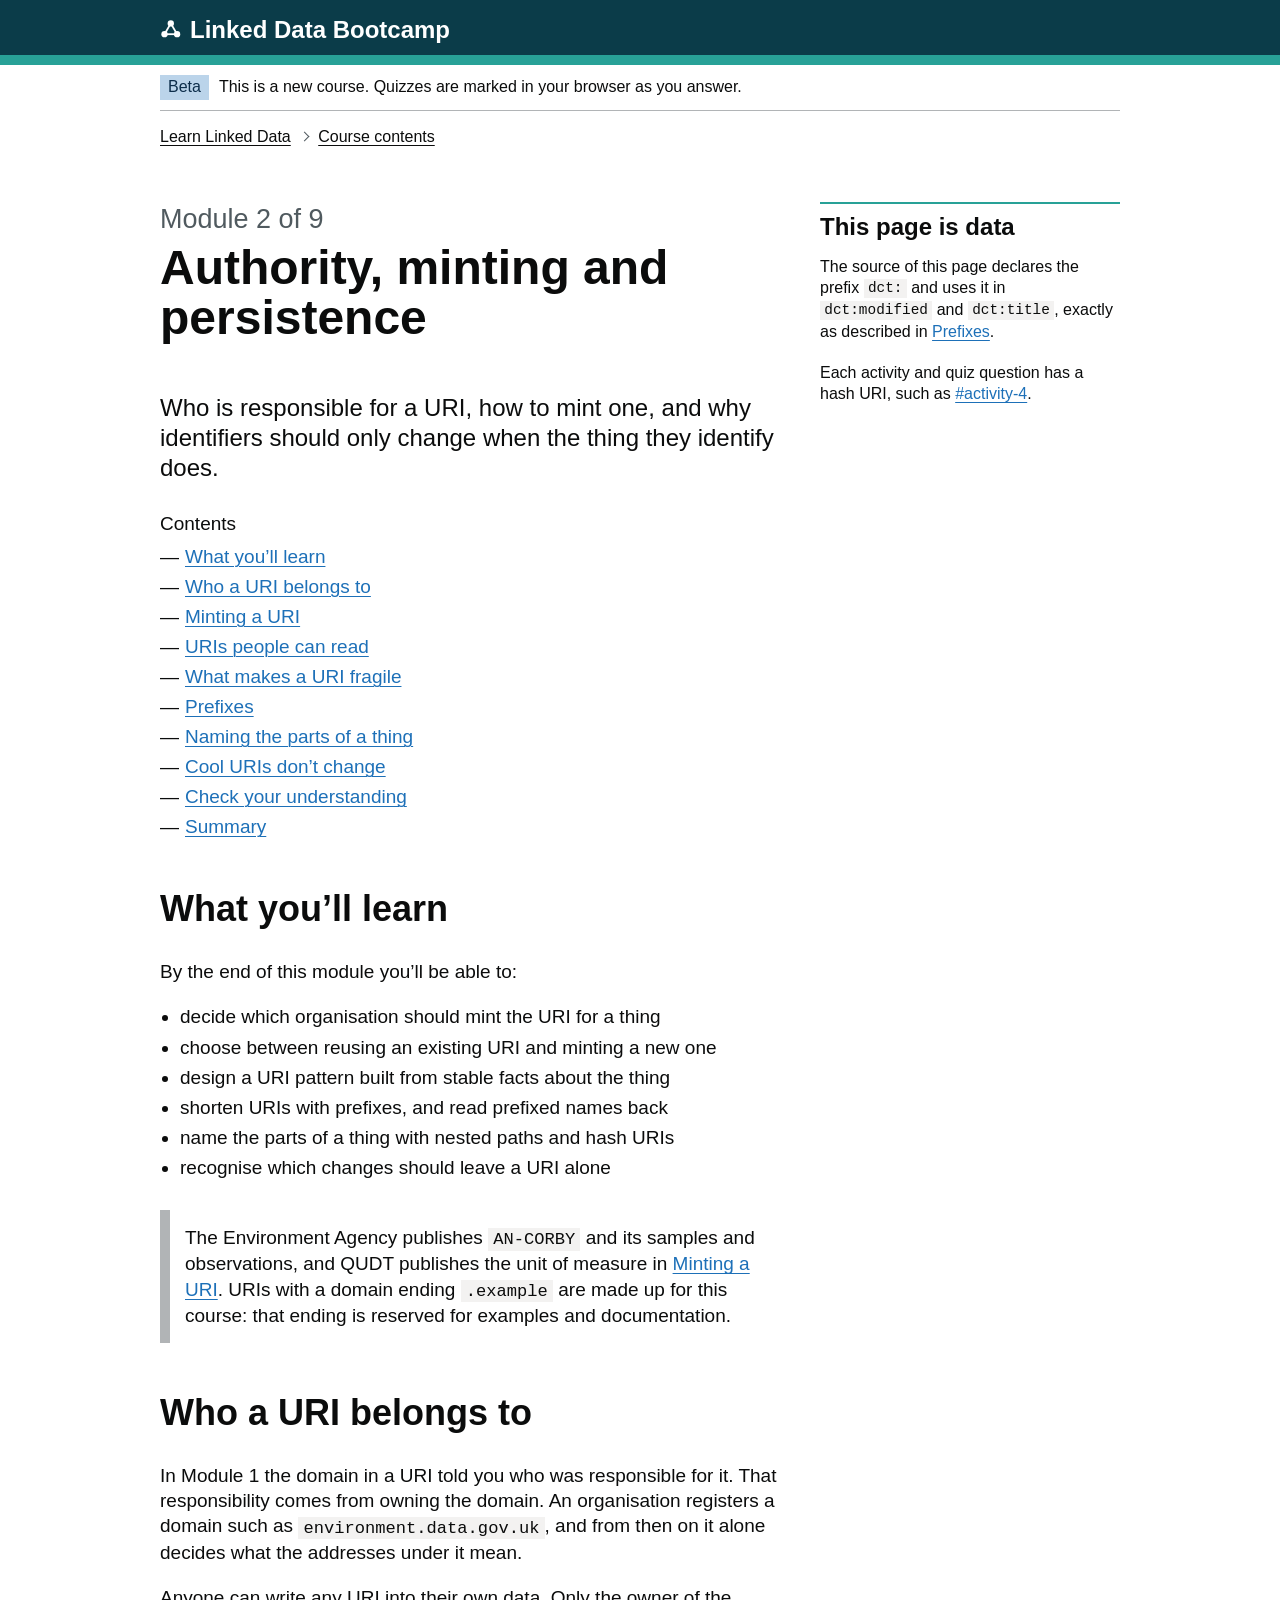
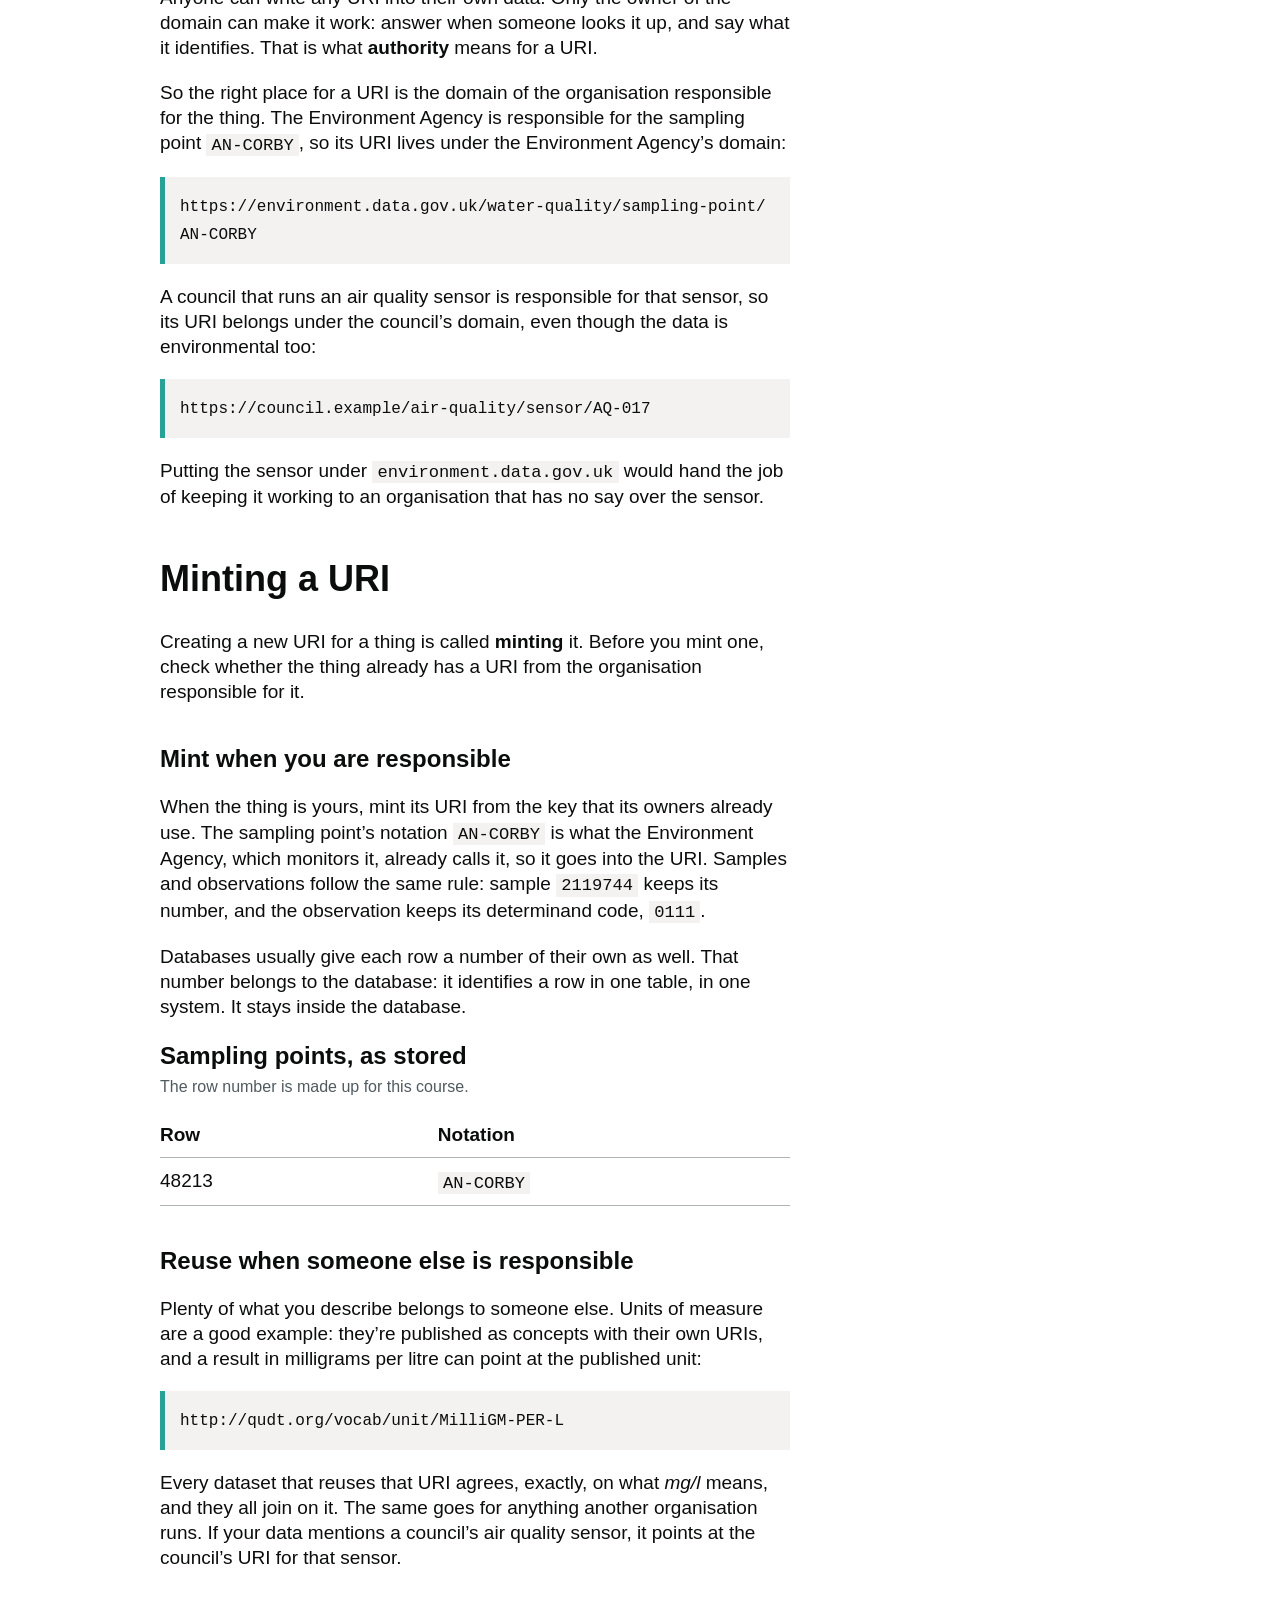
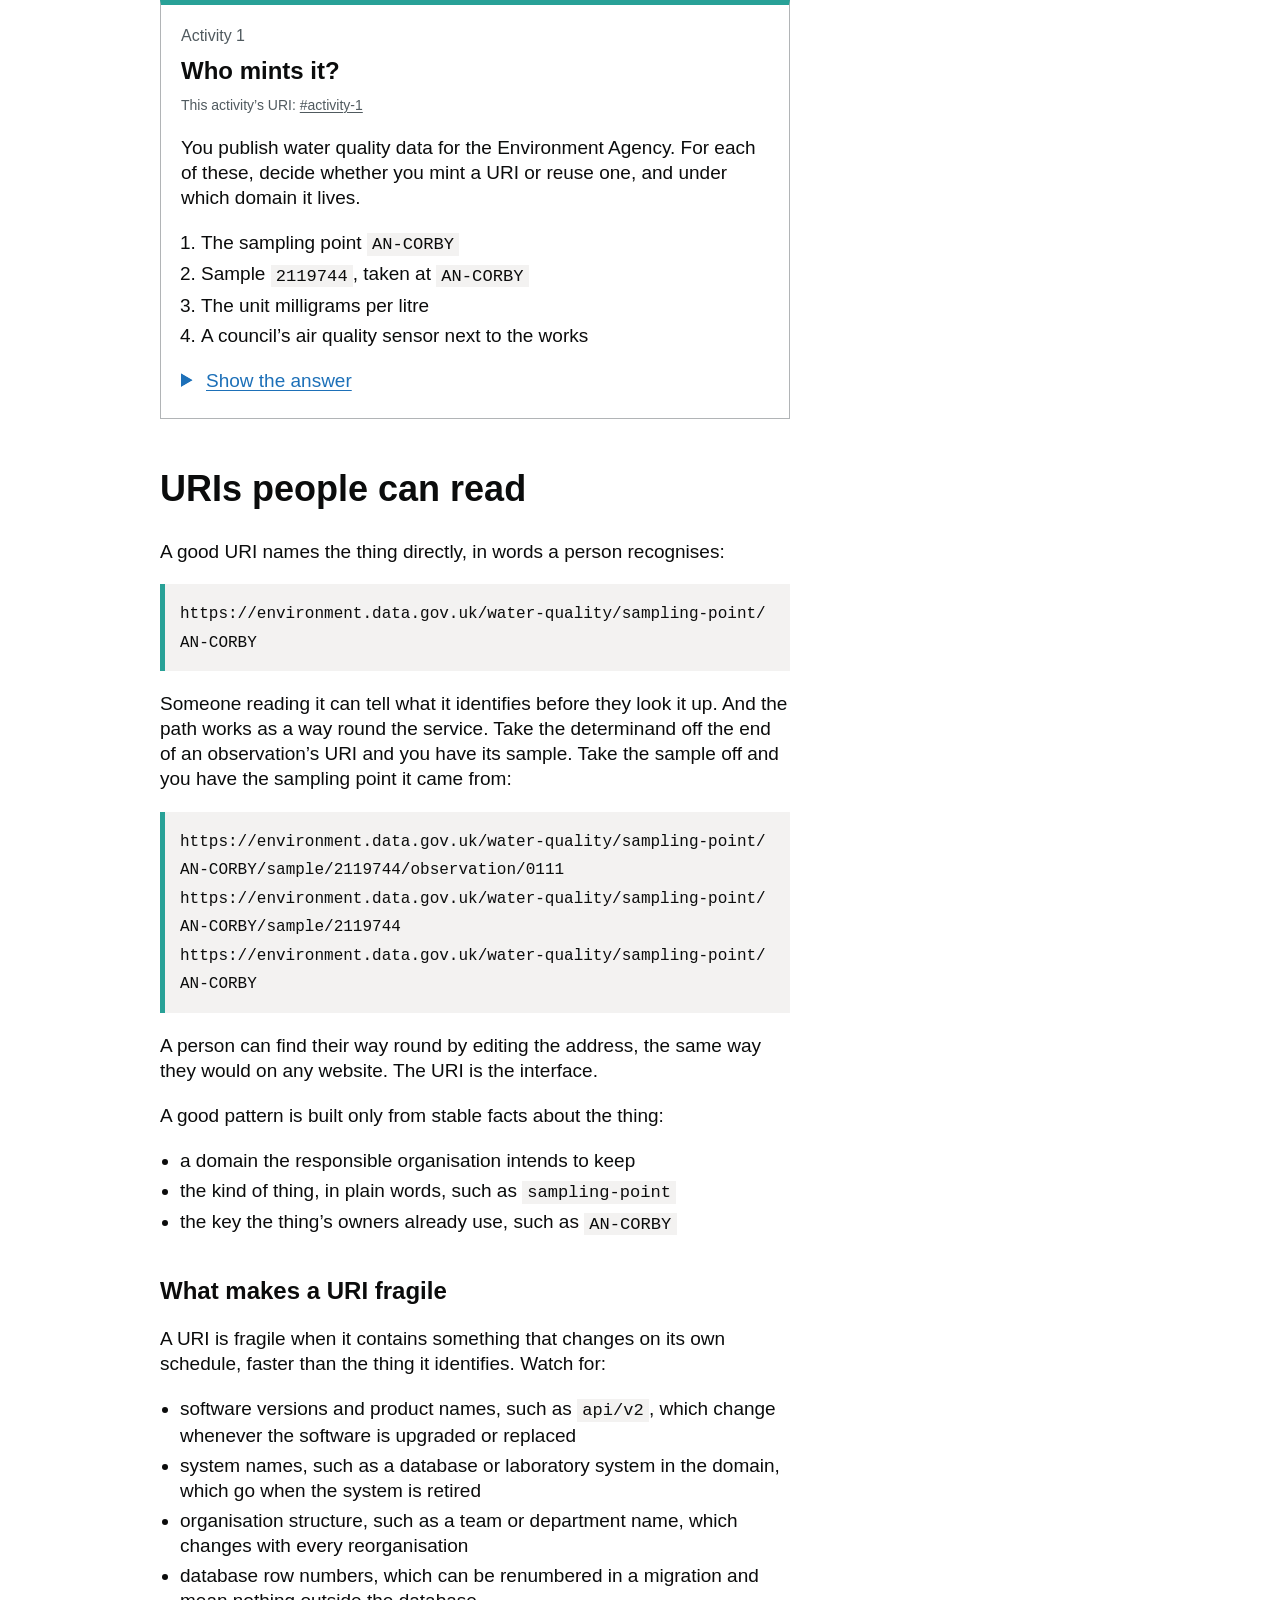
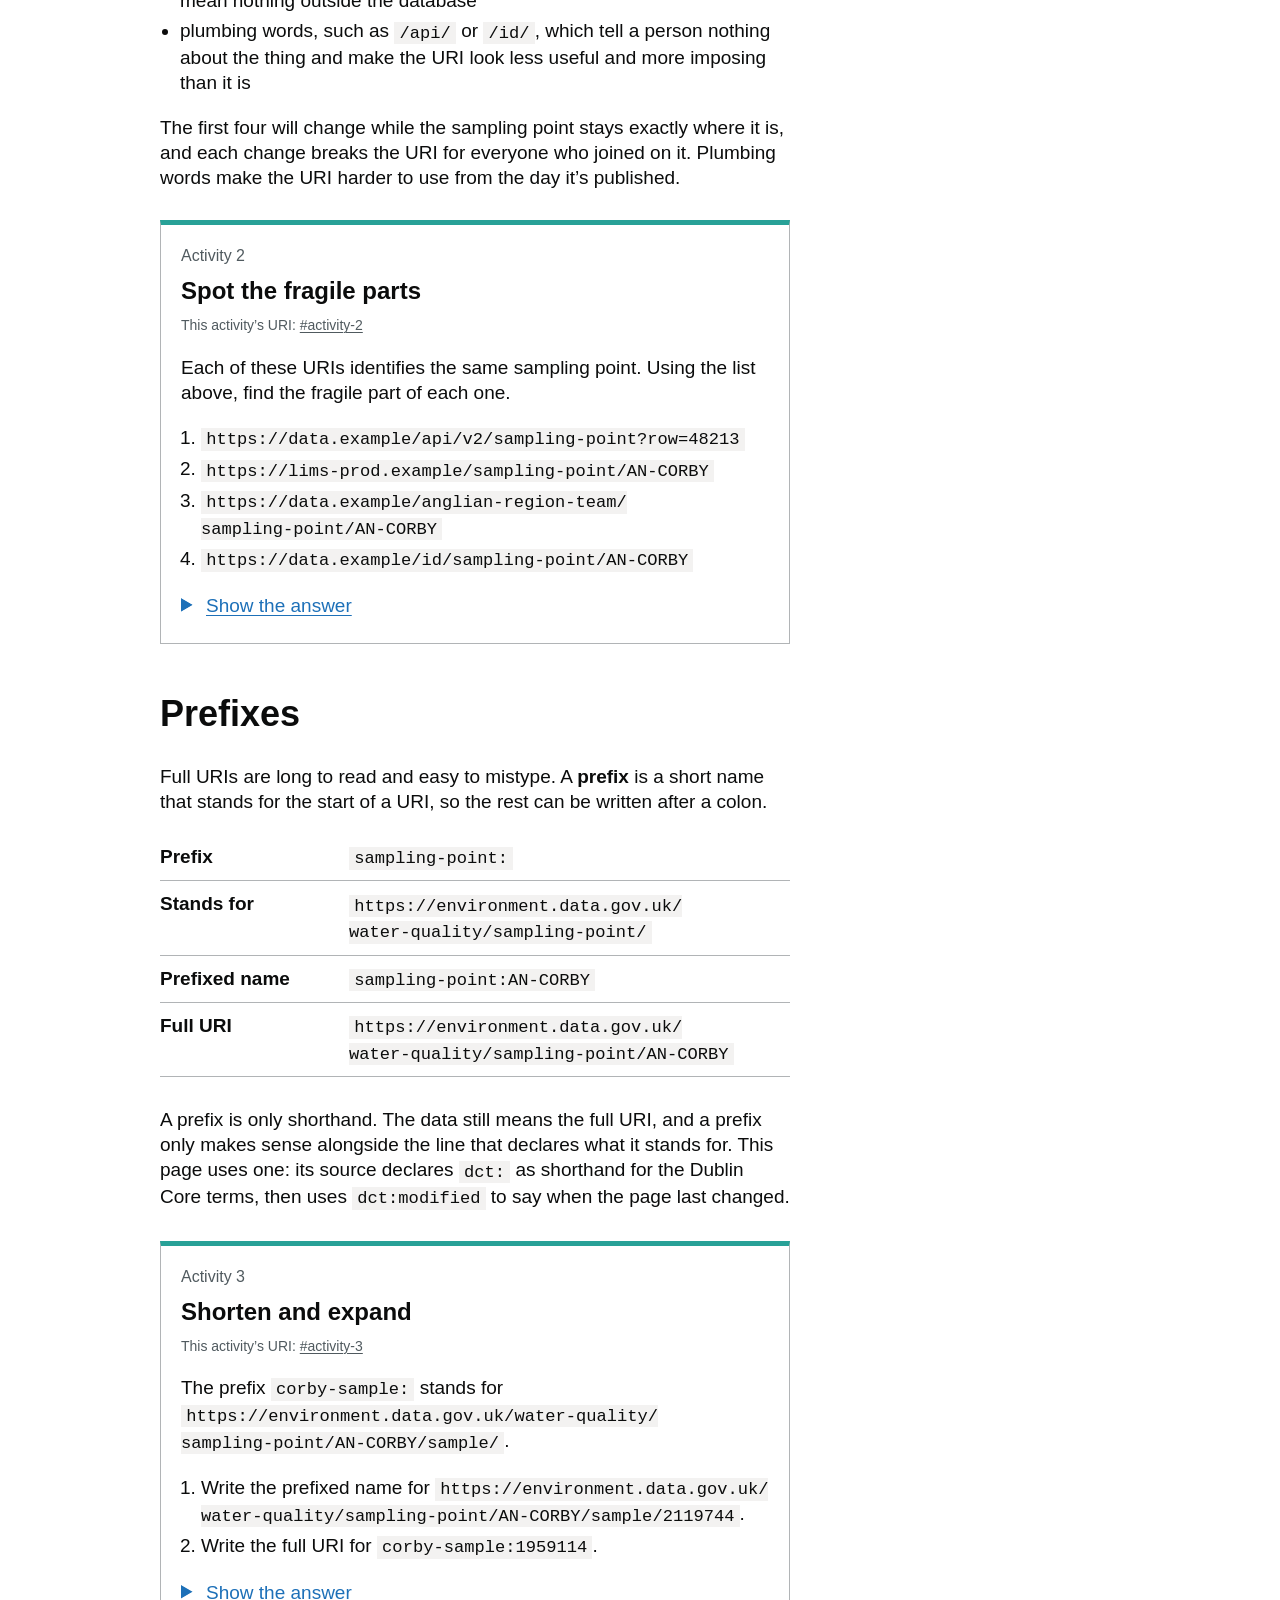
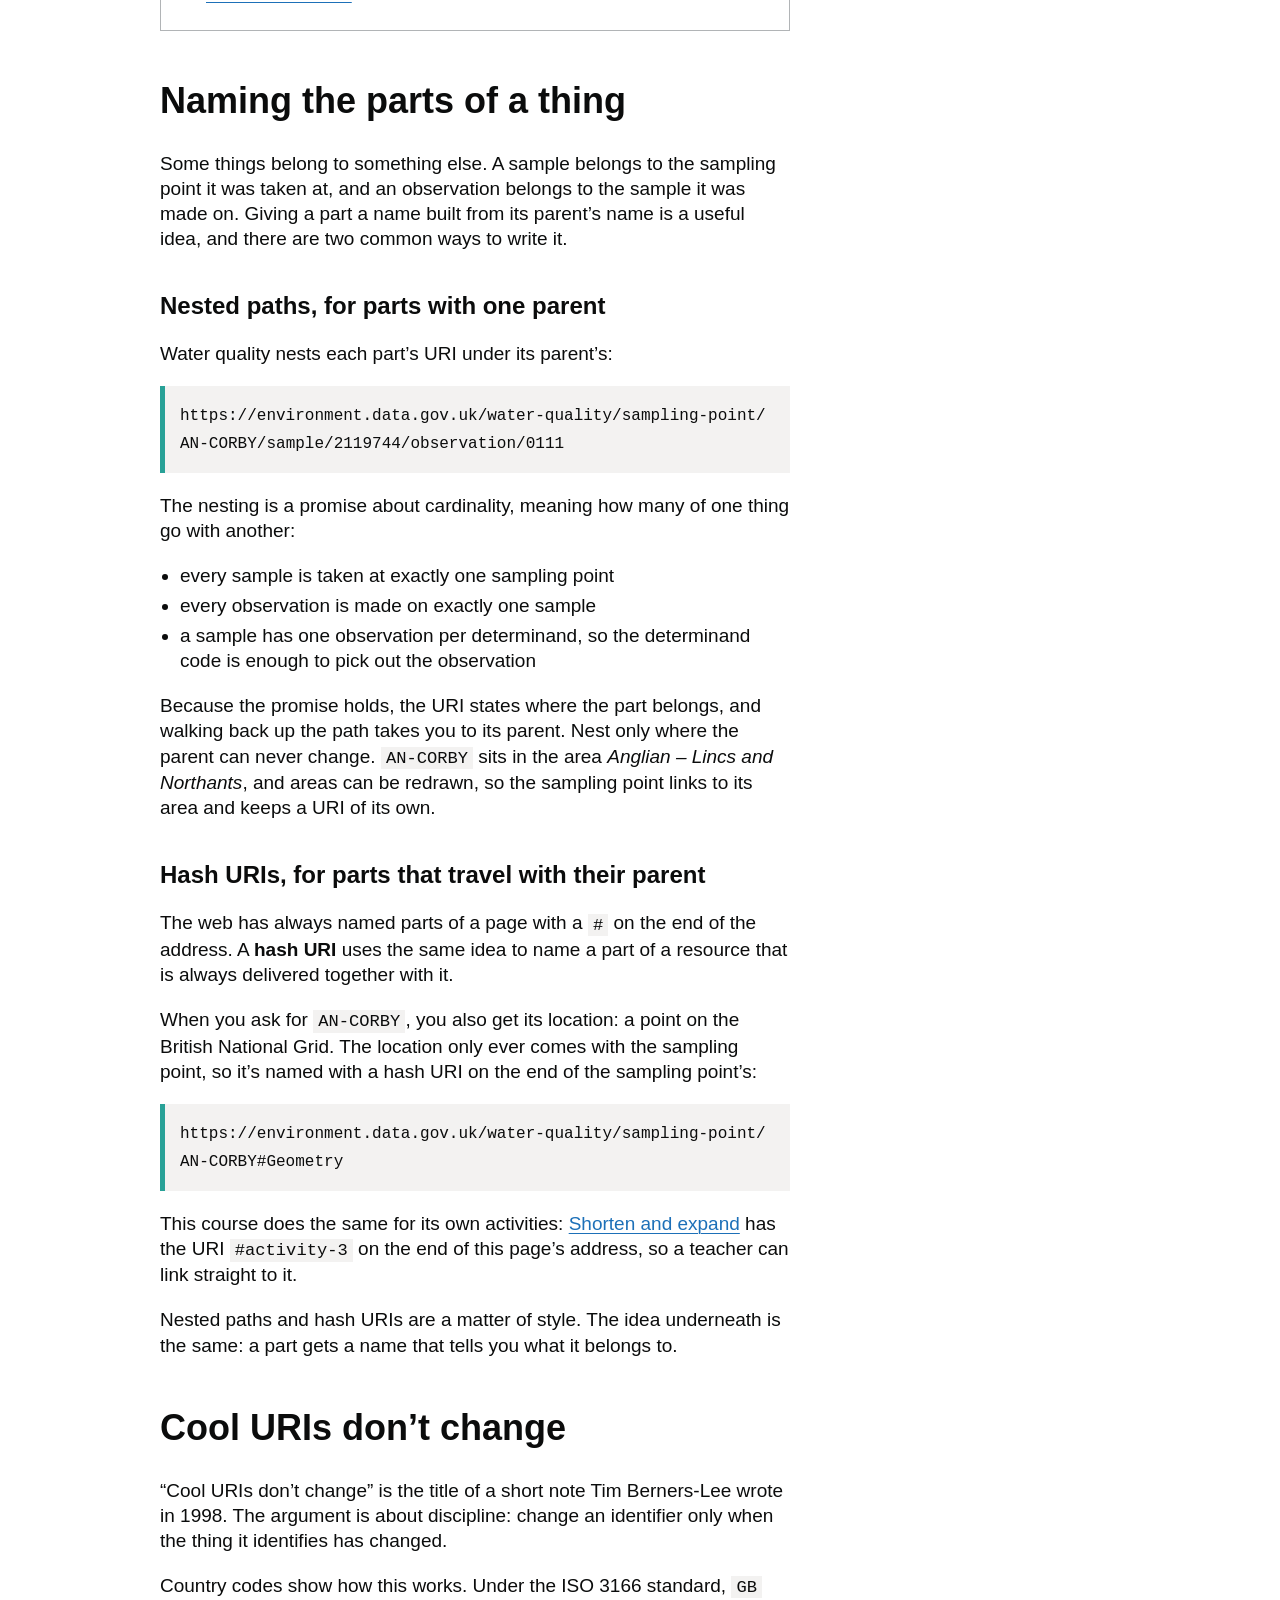
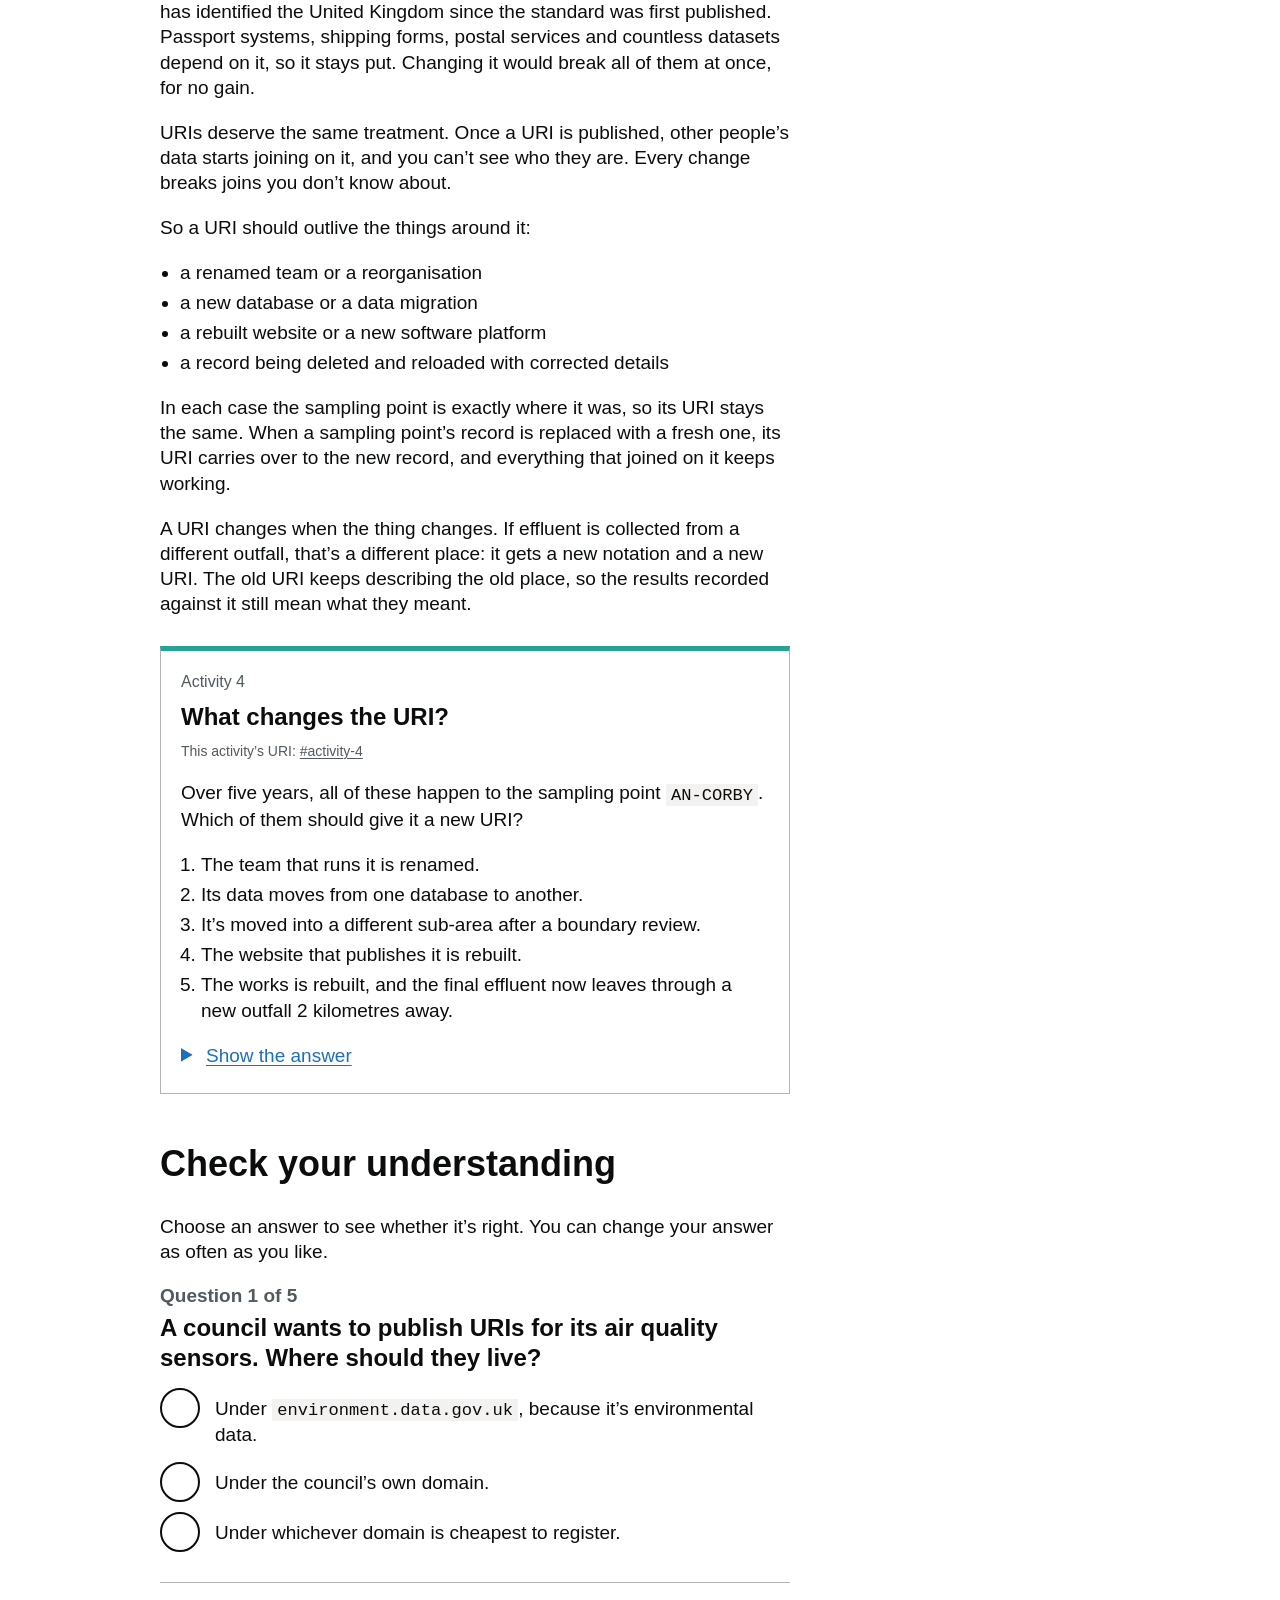
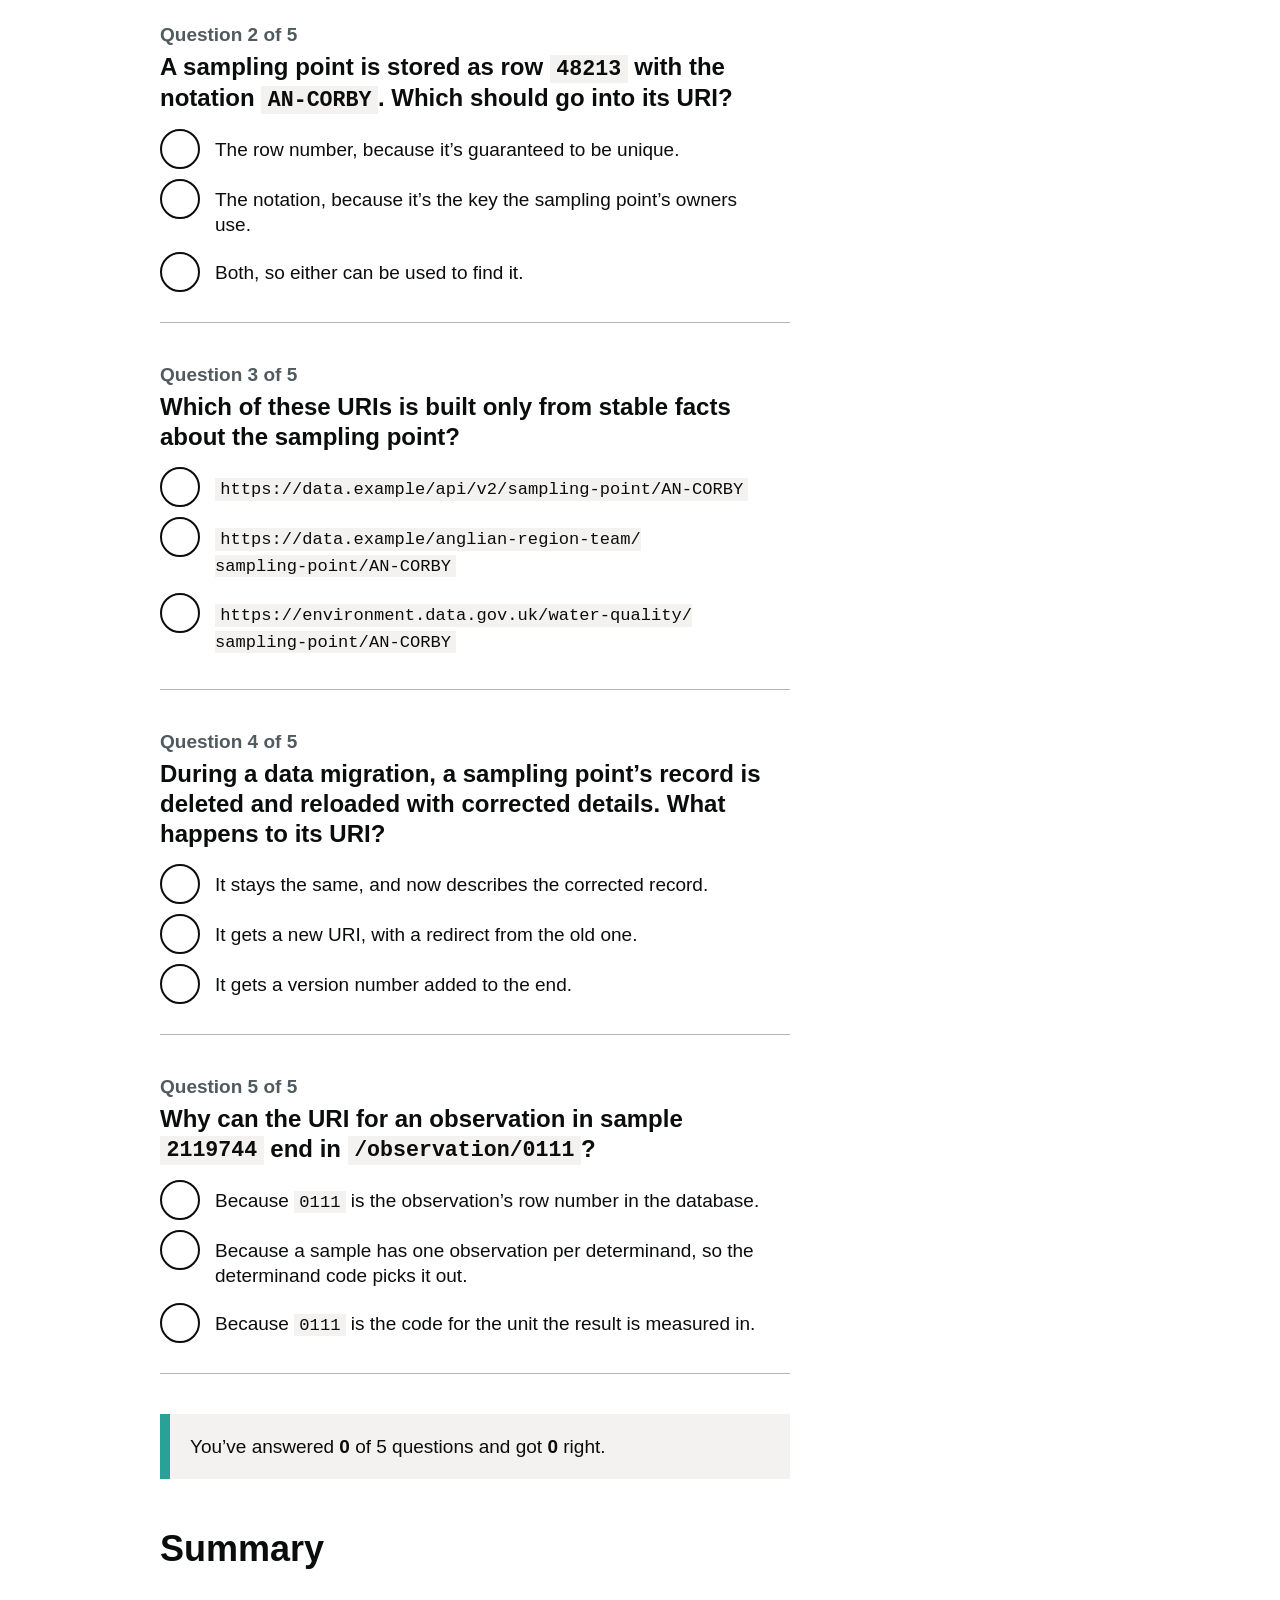
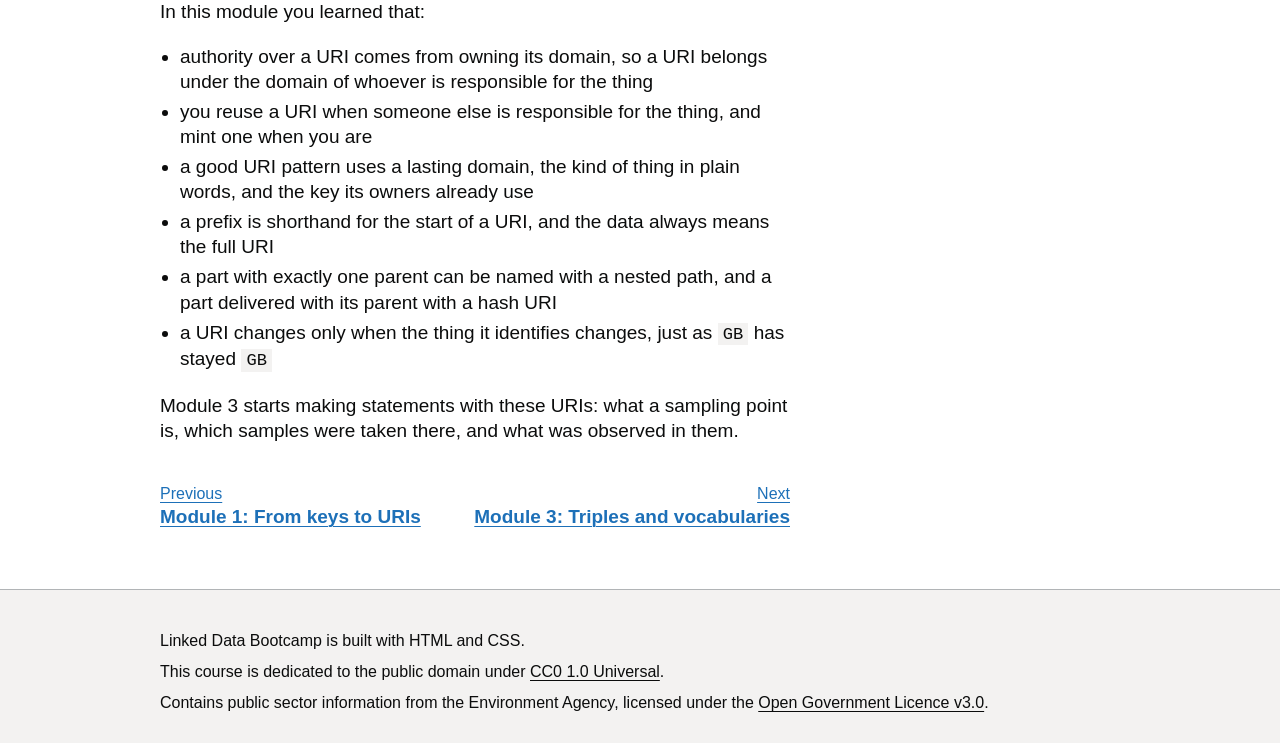
==== commit aff83645: "Add Module 5: Reading a vocabulary; restructure syllabus to nine modules" ====
--- a/modules/authority-and-persistence/index.html
+++ b/modules/authority-and-persistence/index.html
@@ -47,7 +47,7 @@
 
       <div class="grid-row">
         <div class="grid-column-two-thirds">
-          <span class="caption-l">Module 2 of 5</span>
+          <span class="caption-l">Module 2 of 9</span>
           <h1 property="name dct:title">Authority, minting and persistence</h1>
 
           <p class="body-l" property="description">Who is responsible for a URI, how to mint one, and why identifiers should only change when the thing they identify does.</p>
